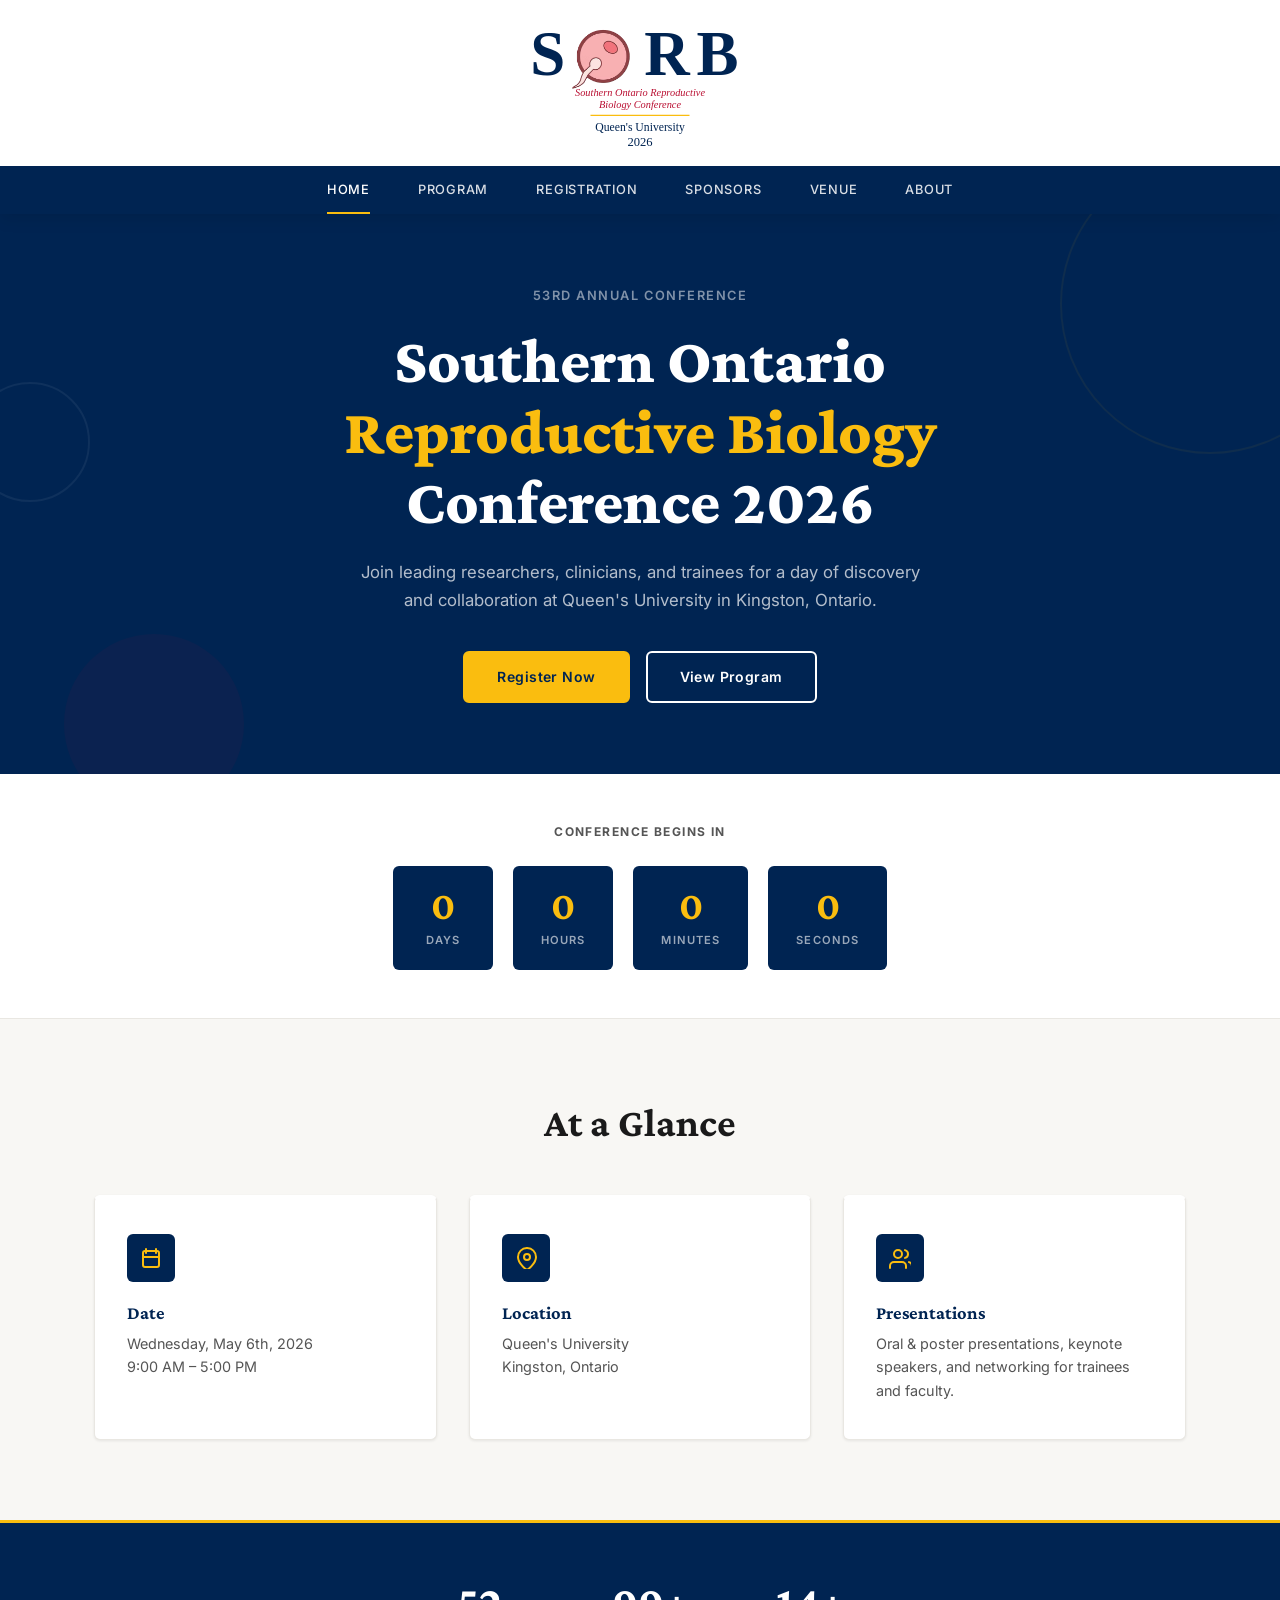
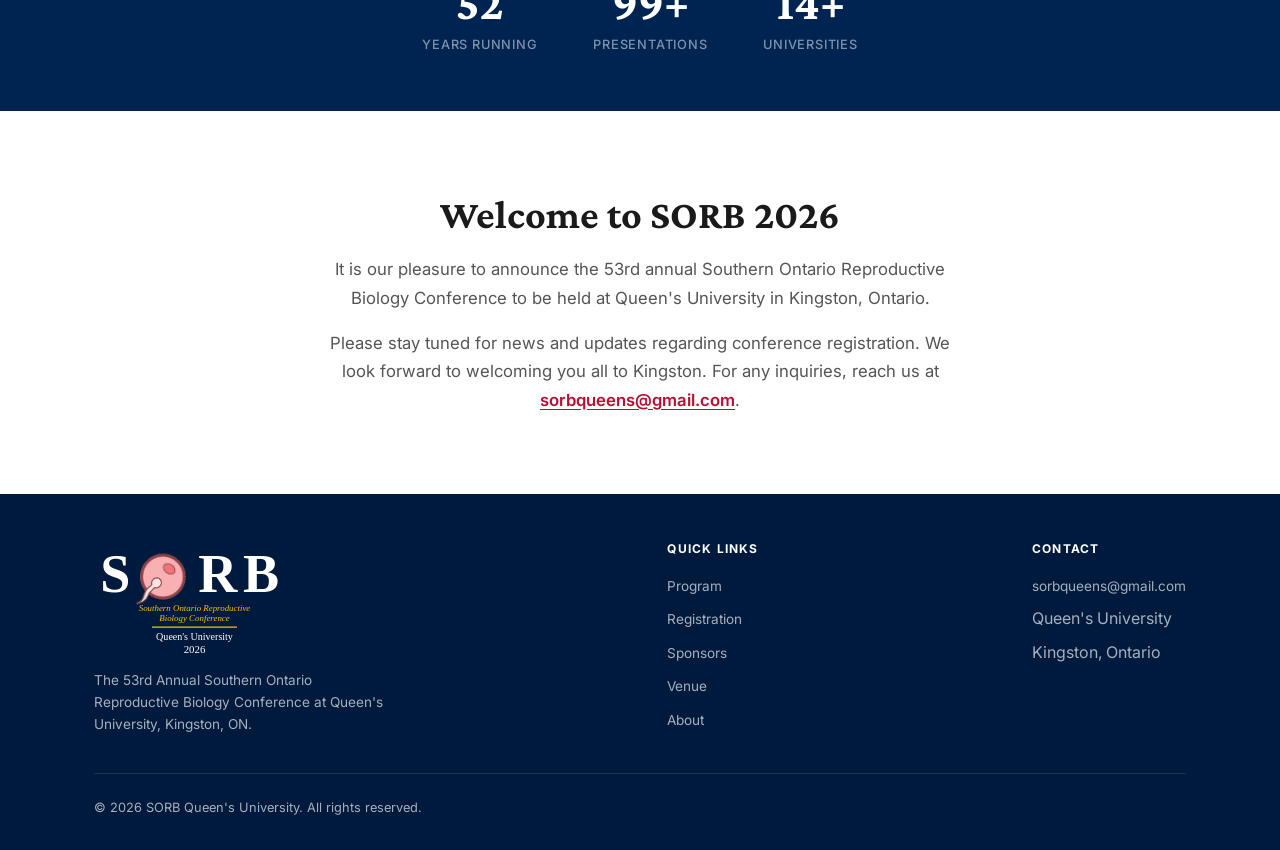
==== index.html @ 789b7ba5 "Remove outdated announcement banner from homepage Registration and abstract submission are already o" ====
<!DOCTYPE html>
<html lang="en">
<head>
  <meta charset="UTF-8">
  <meta name="viewport" content="width=device-width, initial-scale=1.0">
  <title>SORB 2026 — Queen's University</title>
  <meta name="description" content="The 53rd Annual Southern Ontario Reproductive Biology Conference, hosted at Queen's University, Kingston, Ontario.">
  <meta property="og:title" content="SORB 2026 — Queen's University">
  <meta property="og:description" content="The 53rd Annual Southern Ontario Reproductive Biology Conference at Queen's University.">
  <link rel="icon" href="favicon.ico" sizes="any">
  <link rel="preconnect" href="https://fonts.googleapis.com">
  <link rel="preconnect" href="https://fonts.gstatic.com" crossorigin>
  <link href="https://fonts.googleapis.com/css2?family=Crimson+Pro:wght@700;800&family=Inter:wght@400;500;600;700&display=swap" rel="stylesheet">
  <link rel="stylesheet" href="styles.css">
</head>
<body>

  <a href="#main" class="skip-link">Skip to content</a>

  <header class="site-header">
    <div class="header-top">
      <a href="index.html" class="header-logo">
        <img src="logo.svg" alt="SORB — Southern Ontario Reproductive Biology Conference, Queen's University 2026" class="header-logo__img">
      </a>
      <button class="nav-toggle" aria-label="Toggle navigation" aria-expanded="false">
        <span></span><span></span><span></span>
      </button>
    </div>
    <nav class="header-nav" aria-label="Main navigation">
      <ul class="header-nav__list">
        <li class="header-nav__item"><a href="index.html" class="active">Home</a></li>
        <li class="header-nav__item"><a href="program.html">Program</a></li>
        <li class="header-nav__item"><a href="registration.html">Registration</a></li>
        <li class="header-nav__item"><a href="sponsors.html">Sponsors</a></li>
        <li class="header-nav__item"><a href="venue.html">Venue</a></li>
        <li class="header-nav__item"><a href="about.html">About</a></li>
      </ul>
    </nav>
  </header>

  <main id="main">

    <!-- Hero -->
    <section class="hero">
      <div class="hero__shape hero__shape--1" aria-hidden="true"></div>
      <div class="hero__shape hero__shape--2" aria-hidden="true"></div>
      <div class="hero__shape hero__shape--3" aria-hidden="true"></div>
      <div class="hero__content">
        <p class="hero__edition">53rd Annual Conference</p>
        <h1 class="hero__title">
          Southern Ontario<br><em>Reproductive Biology</em><br>Conference 2026
        </h1>
        <p class="hero__desc">
          Join leading researchers, clinicians, and trainees for a day of discovery
          and collaboration at Queen's University in Kingston, Ontario.
        </p>
        <div class="hero__actions">
          <a href="https://docs.google.com/forms/d/e/1FAIpQLSe5f1RRm1bVLTg7s1UB5OpLHLTrlbcYsYsQwLS9ZVy2uYXbQQ/viewform" target="_blank" rel="noopener" class="btn btn--primary">Register Now</a>
          <a href="program.html" class="btn btn--outline">View Program</a>
        </div>
      </div>
    </section>

    <!-- Countdown -->
    <section class="countdown" id="countdown" aria-label="Countdown to conference">
      <div class="container">
        <p class="countdown__label">Conference begins in</p>
        <div class="countdown__grid">
          <div class="countdown__box">
            <div class="countdown__number" id="cd-days">--</div>
            <div class="countdown__unit">Days</div>
          </div>
          <div class="countdown__box">
            <div class="countdown__number" id="cd-hours">--</div>
            <div class="countdown__unit">Hours</div>
          </div>
          <div class="countdown__box">
            <div class="countdown__number" id="cd-minutes">--</div>
            <div class="countdown__unit">Minutes</div>
          </div>
          <div class="countdown__box">
            <div class="countdown__number" id="cd-seconds">--</div>
            <div class="countdown__unit">Seconds</div>
          </div>
        </div>
      </div>
    </section>

    <!-- Quick Info -->
    <section class="section section--light">
      <div class="container">
        <div class="text-center">
          <h2 class="section-title animate animate--fade-up">At a Glance</h2>
        </div>
        <div class="info-grid">
          <div class="info-card animate animate--fade-up animate--d1">
            <div class="info-card__icon" aria-hidden="true">
              <svg width="22" height="22" fill="none" stroke="currentColor" stroke-width="2" stroke-linecap="round" stroke-linejoin="round"><rect x="3" y="4" width="16" height="16" rx="2"/><line x1="16" y1="2" x2="16" y2="6"/><line x1="6" y1="2" x2="6" y2="6"/><line x1="3" y1="10" x2="19" y2="10"/></svg>
            </div>
            <h3 class="info-card__title">Date</h3>
            <p class="info-card__text">
              Wednesday, May 6th, 2026<br>
              9:00 AM – 5:00 PM
            </p>
          </div>
          <div class="info-card animate animate--fade-up animate--d2">
            <div class="info-card__icon" aria-hidden="true">
              <svg width="22" height="22" fill="none" stroke="currentColor" stroke-width="2" stroke-linecap="round" stroke-linejoin="round"><path d="M21 10c0 7-9 13-9 13S3 17 3 10a9 9 0 1 1 18 0z"/><circle cx="12" cy="10" r="3"/></svg>
            </div>
            <h3 class="info-card__title">Location</h3>
            <p class="info-card__text">Queen's University<br>Kingston, Ontario</p>
          </div>
          <div class="info-card animate animate--fade-up animate--d3">
            <div class="info-card__icon" aria-hidden="true">
              <svg width="22" height="22" fill="none" stroke="currentColor" stroke-width="2" stroke-linecap="round" stroke-linejoin="round"><path d="M17 21v-2a4 4 0 0 0-4-4H5a4 4 0 0 0-4 4v2"/><circle cx="9" cy="7" r="4"/><path d="M23 21v-2a4 4 0 0 0-3-3.87"/><path d="M16 3.13a4 4 0 0 1 0 7.75"/></svg>
            </div>
            <h3 class="info-card__title">Presentations</h3>
            <p class="info-card__text">Oral &amp; poster presentations, keynote speakers, and networking for trainees and faculty.</p>
          </div>
        </div>
      </div>
    </section>

    <!-- Stats -->
    <section class="stats" aria-label="Conference statistics">
      <div class="container">
        <div class="stats__grid">
          <div class="stats__item animate animate--fade-up animate--d1">
            <div class="stats__number" data-count-to="53">0</div>
            <div class="stats__desc">Years Running</div>
          </div>
          <div class="stats__item animate animate--fade-up animate--d2">
            <div class="stats__number" data-count-to="100" data-count-suffix="+">0</div>
            <div class="stats__desc">Presentations</div>
          </div>
          <div class="stats__item animate animate--fade-up animate--d3">
            <div class="stats__number" data-count-to="15" data-count-suffix="+">0</div>
            <div class="stats__desc">Universities</div>
          </div>
        </div>
      </div>
    </section>

    <!-- Welcome -->
    <section class="section">
      <div class="container container--narrow">
        <div class="text-center">
          <h2 class="section-title animate animate--fade-up">Welcome to SORB 2026</h2>
          <p class="section-subtitle mx-auto animate animate--fade-up animate--d1" style="text-align:center;">
            It is our pleasure to announce the 53rd annual Southern Ontario Reproductive
            Biology Conference to be held at Queen's University in Kingston, Ontario.
          </p>
          <p class="section-subtitle mx-auto animate animate--fade-up animate--d2" style="text-align:center; margin-top:16px;">
            Please stay tuned for news and updates regarding conference registration. We look
            forward to welcoming you all to Kingston. For any inquiries, reach us at
            <a href="mailto:sorbqueens@gmail.com" style="color:var(--red);font-weight:600;text-decoration:underline;text-underline-offset:3px;">sorbqueens@gmail.com</a>.
          </p>
        </div>
      </div>
    </section>


  </main>

  <footer class="site-footer">
    <div class="container">
      <div class="footer-inner">
        <div class="footer-brand">
          <img src="logo-footer.svg" alt="SORB 2026" class="footer-brand__img">
          <p class="footer-brand__text">The 53rd Annual Southern Ontario Reproductive Biology Conference at Queen's University, Kingston, ON.</p>
        </div>
        <div class="footer-links">
          <h4>Quick Links</h4>
          <ul>
            <li><a href="program.html">Program</a></li>
            <li><a href="registration.html">Registration</a></li>
            <li><a href="sponsors.html">Sponsors</a></li>
            <li><a href="venue.html">Venue</a></li>
            <li><a href="about.html">About</a></li>
          </ul>
        </div>
        <div class="footer-links">
          <h4>Contact</h4>
          <ul>
            <li><a href="mailto:sorbqueens@gmail.com">sorbqueens@gmail.com</a></li>
            <li>Queen's University</li>
            <li>Kingston, Ontario</li>
          </ul>
        </div>
      </div>
      <div class="footer-bottom">
        <span>&copy; 2026 SORB Queen's University. All rights reserved.</span>
      </div>
    </div>
  </footer>

  <script src="animations.js"></script>
</body>
</html>
---- styles.css ----
/* SORB 2026 — Queen's University */

*,
*::before,
*::after {
  margin: 0;
  padding: 0;
  box-sizing: border-box;
}

:root {
  --navy: #002452;
  --gold: #fabd0f;
  --red: #b90e31;
  --navy-light: #003478;
  --navy-dark: #001a3d;
  --gold-light: #fcd44f;
  --gold-dark: #7a5c00;
  --red-light: #d4213f;
  --off-white: #f8f7f4;
  --light-gray: #e9e7e2;
  --text: #1a1a1a;
  --text-muted: #555;
  --white: #ffffff;
  --shadow-sm: 0 1px 3px rgba(0, 0, 0, .08);
  --shadow-md: 0 4px 16px rgba(0, 0, 0, .1);
  --shadow-lg: 0 8px 32px rgba(0, 0, 0, .12);
  --radius: 6px;
  --transition: .25s ease;
}

html {
  scroll-behavior: smooth;
  font-size: 16px;
}

body {
  font-family: 'Inter', -apple-system, BlinkMacSystemFont, 'Segoe UI', Roboto, sans-serif;
  color: var(--text);
  background: var(--white);
  line-height: 1.6;
  -webkit-font-smoothing: antialiased;
  opacity: 0;
  transition: opacity .5s ease;
}

body.loaded {
  opacity: 1;
}

img {
  max-width: 100%;
  display: block;
}

a {
  color: inherit;
  text-decoration: none;
}

/* Restore link affordance in body content */
.venue-details a,
.contact-bar a,
.section-subtitle a,
.guideline-card__text a,
.info-card__text a {
  color: var(--red);
  font-weight: 600;
  text-decoration: underline;
  text-underline-offset: 3px;
  transition: color var(--transition);
}

.venue-details a:hover,
.section-subtitle a:hover {
  color: var(--navy);
}

h1, h2, h3, h4, h5, h6 {
  font-family: 'Crimson Pro', Georgia, 'Times New Roman', serif;
  line-height: 1.2;
  font-weight: 700;
}

/* Skip Nav */
.skip-link {
  position: absolute;
  top: -100px;
  left: 16px;
  background: var(--gold);
  color: var(--navy);
  padding: 8px 16px;
  font-family: 'Inter', sans-serif;
  font-size: .85rem;
  font-weight: 600;
  border-radius: var(--radius);
  z-index: 9999;
  transition: top .2s;
}

.skip-link:focus {
  top: 8px;
}

/* Focus Visible */
:focus-visible {
  outline: 2px solid var(--gold);
  outline-offset: 3px;
}

.site-header :focus-visible {
  outline-color: var(--gold);
}

/* Utilities */
.container {
  width: 100%;
  max-width: 1140px;
  margin: 0 auto;
  padding: 0 24px;
}

.container--narrow {
  max-width: 760px;
}

.container--xs {
  max-width: 600px;
}

.section {
  padding: 80px 0;
}

.section--navy {
  background: var(--navy);
  color: var(--white);
}

.section--gold {
  background: var(--gold);
  color: var(--navy);
}

.section--red {
  background: var(--red);
  color: var(--white);
}

.section--light {
  background: var(--off-white);
}

.section-label {
  display: inline-block;
  font-family: 'Inter', sans-serif;
  font-size: .75rem;
  font-weight: 700;
  letter-spacing: .15em;
  text-transform: uppercase;
  color: var(--red);
  margin-bottom: 12px;
}

.section--navy .section-label {
  color: var(--gold);
}

.section-title {
  font-size: clamp(1.75rem, 4vw, 2.5rem);
  margin-bottom: 16px;
}

.section-subtitle {
  font-family: 'Inter', sans-serif;
  font-size: 1.05rem;
  font-weight: 400;
  color: var(--text-muted);
  max-width: 640px;
  line-height: 1.7;
}

.section--navy .section-subtitle {
  color: rgba(255, 255, 255, .7);
}

.text-center {
  text-align: center;
}

.mx-auto {
  margin-left: auto;
  margin-right: auto;
}

/* Buttons */
.btn {
  display: inline-flex;
  align-items: center;
  justify-content: center;
  gap: 8px;
  font-family: 'Inter', sans-serif;
  font-size: .875rem;
  font-weight: 600;
  letter-spacing: .03em;
  padding: 13px 32px;
  border-radius: var(--radius);
  border: 2px solid transparent;
  cursor: pointer;
  transition: all var(--transition);
  white-space: nowrap;
}

.btn--primary {
  background: var(--gold);
  color: var(--navy);
  border-color: var(--gold);
}

.btn--primary:hover {
  background: var(--gold-light);
  border-color: var(--gold-light);
  transform: translateY(-2px) scale(1.02);
  box-shadow: 0 6px 20px rgba(250, 189, 15, .35);
}

.btn--outline {
  background: transparent;
  color: var(--white);
  border-color: var(--white);
}

.btn--outline:hover {
  background: var(--white);
  color: var(--navy);
  transform: translateY(-2px) scale(1.02);
}

.btn--red {
  background: var(--red);
  color: var(--white);
  border-color: var(--red);
}

.btn--red:hover {
  background: var(--red-light);
  border-color: var(--red-light);
  transform: translateY(-2px) scale(1.02);
  box-shadow: 0 6px 20px rgba(185, 14, 49, .3);
}

.btn--navy {
  background: var(--navy);
  color: var(--white);
  border-color: var(--navy);
}

.btn--navy:hover {
  background: var(--navy-light);
  border-color: var(--navy-light);
  transform: translateY(-2px) scale(1.02);
  box-shadow: var(--shadow-md);
}

.btn--disabled {
  opacity: .45;
  pointer-events: none;
}

/* Header */
.site-header {
  position: sticky;
  top: 0;
  z-index: 1000;
  background: var(--navy);
  box-shadow: var(--shadow-md);
}

.header-top {
  display: flex;
  align-items: center;
  justify-content: center;
  padding: 16px 24px 10px;
  background: var(--white);
}

.header-logo {
  display: flex;
  align-items: center;
  justify-content: center;
}

.header-logo__img {
  height: 140px;
  width: auto;
}

.header-nav {
  background: var(--navy);
}

.header-nav__list {
  display: flex;
  align-items: center;
  justify-content: center;
  list-style: none;
  gap: 0;
}

.header-nav__item a {
  display: block;
  padding: 14px 24px;
  font-family: 'Inter', sans-serif;
  font-size: .8rem;
  font-weight: 500;
  letter-spacing: .06em;
  text-transform: uppercase;
  color: rgba(255, 255, 255, .85);
  transition: all var(--transition);
  position: relative;
}

.header-nav__item a::after {
  content: '';
  position: absolute;
  bottom: 0;
  left: 24px;
  width: 0;
  height: 2px;
  background: var(--gold);
  transition: width .3s ease;
}

.header-nav__item a:hover,
.header-nav__item a.active {
  color: var(--white);
}

.header-nav__item a:hover::after,
.header-nav__item a.active::after {
  width: calc(100% - 48px);
}

/* Mobile hamburger */
.nav-toggle {
  display: none;
  background: none;
  border: none;
  cursor: pointer;
  padding: 8px;
  position: absolute;
  right: 20px;
  top: 50%;
  transform: translateY(-50%);
}

.nav-toggle span {
  display: block;
  width: 24px;
  height: 2px;
  background: var(--navy);
  margin: 5px 0;
  transition: all .3s;
}

/* Hero */
.hero {
  position: relative;
  min-height: 560px;
  display: flex;
  align-items: center;
  justify-content: center;
  background: var(--navy);
  overflow: hidden;
  text-align: center;
  color: var(--white);
  animation: heroGradient 12s ease infinite;
}

@keyframes heroGradient {
  0%, 100% { background: linear-gradient(135deg, var(--navy) 0%, var(--navy-dark) 60%, #001230 100%); }
  50% { background: linear-gradient(135deg, #001230 0%, var(--navy) 40%, var(--navy-dark) 100%); }
}

/* Floating shapes */
.hero__shape {
  position: absolute;
  border-radius: 50%;
  opacity: .06;
  pointer-events: none;
}

.hero__shape--1 {
  width: 300px;
  height: 300px;
  border: 2px solid var(--gold);
  top: -60px;
  right: -80px;
  animation: float1 8s ease-in-out infinite;
}

.hero__shape--2 {
  width: 180px;
  height: 180px;
  background: var(--red);
  bottom: -40px;
  left: 5%;
  animation: float2 10s ease-in-out infinite;
}

.hero__shape--3 {
  width: 120px;
  height: 120px;
  border: 2px solid var(--white);
  top: 30%;
  left: -30px;
  animation: float3 7s ease-in-out infinite;
}

@keyframes float1 {
  0%, 100% { transform: translate(0, 0) rotate(0deg); }
  50% { transform: translate(-20px, 30px) rotate(15deg); }
}

@keyframes float2 {
  0%, 100% { transform: translate(0, 0) scale(1); }
  50% { transform: translate(15px, -25px) scale(1.05); }
}

@keyframes float3 {
  0%, 100% { transform: translate(0, 0); }
  50% { transform: translate(10px, 20px); }
}

.hero__content {
  position: relative;
  z-index: 1;
  padding: 60px 24px;
  max-width: 820px;
  animation: heroFadeIn .8s ease .2s both;
}

@keyframes heroFadeIn {
  from { opacity: 0; transform: translateY(20px); }
  to { opacity: 1; transform: translateY(0); }
}

.hero__edition {
  font-family: 'Inter', sans-serif;
  font-size: .8rem;
  font-weight: 600;
  letter-spacing: .12em;
  text-transform: uppercase;
  color: rgba(255, 255, 255, .5);
  margin-bottom: 20px;
}

.hero__title {
  font-size: clamp(2.5rem, 6vw, 4rem);
  font-weight: 800;
  margin-bottom: 20px;
  line-height: 1.1;
}

.hero__title em {
  font-style: normal;
  color: var(--gold);
}

.hero__desc {
  font-family: 'Inter', sans-serif;
  font-size: 1.05rem;
  color: rgba(255, 255, 255, .7);
  max-width: 580px;
  margin: 0 auto 36px;
  line-height: 1.7;
}

.hero__actions {
  display: flex;
  align-items: center;
  justify-content: center;
  gap: 16px;
  flex-wrap: wrap;
}

/* Countdown */
.countdown {
  background: var(--white);
  padding: 48px 0;
  text-align: center;
  border-bottom: 1px solid var(--light-gray);
}

.countdown__label {
  font-family: 'Inter', sans-serif;
  font-size: .75rem;
  font-weight: 700;
  letter-spacing: .12em;
  text-transform: uppercase;
  color: var(--text-muted);
  margin-bottom: 24px;
}

.countdown__grid {
  display: flex;
  justify-content: center;
  gap: 20px;
  flex-wrap: wrap;
}

.countdown__box {
  background: var(--navy);
  border-radius: var(--radius);
  padding: 20px 28px;
  min-width: 100px;
  text-align: center;
}

.countdown__number {
  font-family: 'Crimson Pro', Georgia, serif;
  font-size: 2.5rem;
  font-weight: 700;
  color: var(--gold);
  line-height: 1;
  transition: transform .3s ease;
}

.countdown__number.tick {
  animation: countTick .4s ease;
}

@keyframes countTick {
  0% { transform: scale(1); }
  50% { transform: scale(1.1); }
  100% { transform: scale(1); }
}

.countdown__unit {
  font-family: 'Inter', sans-serif;
  font-size: .7rem;
  font-weight: 600;
  letter-spacing: .1em;
  text-transform: uppercase;
  color: rgba(255, 255, 255, .6);
  margin-top: 6px;
}

/* Stats */
.stats {
  background: var(--navy);
  padding: 56px 0;
  border-top: 3px solid var(--gold);
}

.stats__grid {
  display: flex;
  justify-content: center;
  gap: 56px;
  flex-wrap: wrap;
}

.stats__item {
  text-align: center;
  color: var(--white);
}

.stats__number {
  font-family: 'Crimson Pro', Georgia, serif;
  font-size: 3rem;
  font-weight: 700;
  line-height: 1;
  color: var(--white);
}

.stats__number span {
  color: rgba(255, 255, 255, .5);
}

.stats__desc {
  font-family: 'Inter', sans-serif;
  font-size: .8rem;
  font-weight: 500;
  letter-spacing: .06em;
  text-transform: uppercase;
  color: rgba(255, 255, 255, .5);
  margin-top: 8px;
}

/* Info Cards */
.info-grid {
  display: grid;
  grid-template-columns: repeat(auto-fit, minmax(300px, 1fr));
  gap: 32px;
  margin-top: 48px;
}

.info-card {
  background: var(--white);
  border-radius: var(--radius);
  padding: 36px 32px;
  box-shadow: var(--shadow-sm);
  border: 1px solid var(--light-gray);
  border-top: 3px solid transparent;
  transition: all .3s ease;
}

.info-card:hover {
  box-shadow: var(--shadow-lg);
  transform: translateY(-5px);
  border-top-color: var(--navy);
}

.info-card__icon {
  width: 48px;
  height: 48px;
  border-radius: var(--radius);
  background: var(--navy);
  color: var(--gold);
  display: flex;
  align-items: center;
  justify-content: center;
  margin-bottom: 20px;
}

.info-card__title {
  font-size: 1.15rem;
  margin-bottom: 8px;
  color: var(--navy);
}

.info-card__text {
  font-family: 'Inter', sans-serif;
  font-size: .9rem;
  color: var(--text-muted);
  line-height: 1.65;
}

/* Announcement Banner */
.announcement {
  background: var(--red);
  color: var(--white);
  text-align: center;
  padding: 56px 24px;
}

.announcement__label {
  display: inline-block;
  font-family: 'Inter', sans-serif;
  font-size: .7rem;
  font-weight: 700;
  letter-spacing: .15em;
  text-transform: uppercase;
  background: rgba(255, 255, 255, .15);
  padding: 5px 16px;
  border-radius: 100px;
  margin-bottom: 20px;
}

.announcement__title {
  font-size: clamp(1.5rem, 3.5vw, 2.25rem);
  max-width: 700px;
  margin: 0 auto 24px;
}

/* Schedule (Program) */
.schedule-block {
  border-left: 3px solid var(--navy);
  padding-left: 28px;
  margin-bottom: 40px;
  position: relative;
}

.schedule-block::before {
  content: '';
  position: absolute;
  left: -7px;
  top: 4px;
  width: 11px;
  height: 11px;
  border-radius: 50%;
  background: var(--navy);
  border: 2px solid var(--white);
  box-shadow: 0 0 0 2px var(--navy);
}

.schedule-block__time {
  font-family: 'Inter', sans-serif;
  font-size: .85rem;
  font-weight: 700;
  letter-spacing: .04em;
  color: var(--red);
  margin-bottom: 4px;
}

.schedule-block__title {
  font-size: 1.1rem;
  color: var(--navy);
  margin-bottom: 4px;
}

.schedule-block__desc {
  font-family: 'Inter', sans-serif;
  font-size: .9rem;
  color: var(--text-muted);
  font-style: italic;
}

/* Timeline (Registration) */
.timeline {
  position: relative;
  padding-left: 0;
  list-style: none;
}

.timeline::before {
  content: '';
  position: absolute;
  left: 15px;
  top: 0;
  bottom: 0;
  width: 2px;
  background: var(--light-gray);
}

.timeline__item {
  position: relative;
  padding-left: 48px;
  padding-bottom: 32px;
}

.timeline__item:last-child {
  padding-bottom: 0;
}

.timeline__item::before {
  content: '';
  position: absolute;
  left: 8px;
  top: 6px;
  width: 16px;
  height: 16px;
  border-radius: 50%;
  background: var(--white);
  border: 3px solid var(--navy);
  z-index: 1;
}

.timeline__item--active::before {
  background: var(--gold);
  border-color: var(--gold);
}

.timeline__date {
  font-family: 'Inter', sans-serif;
  font-size: .8rem;
  font-weight: 700;
  color: var(--red);
  letter-spacing: .03em;
  margin-bottom: 2px;
}

.timeline__text {
  font-family: 'Inter', sans-serif;
  font-size: .95rem;
  color: var(--text);
}

/* Guidelines — prose layout instead of card grid */
.guidelines {
  margin-top: 40px;
}

.guideline-item {
  padding: 28px 0;
  border-bottom: 1px solid var(--light-gray);
}

.guideline-item:first-child {
  padding-top: 0;
}

.guideline-item:last-child {
  border-bottom: none;
}

.guideline-item__title {
  font-size: 1.15rem;
  color: var(--navy);
  margin-bottom: 10px;
}

.guideline-item__text {
  font-family: 'Inter', sans-serif;
  font-size: .9rem;
  color: var(--text-muted);
  line-height: 1.7;
}

.guideline-item__text ul {
  list-style: none;
  margin-top: 8px;
}

.guideline-item__text ul li {
  padding: 4px 0 4px 16px;
  position: relative;
}

.guideline-item__text ul li::before {
  content: '';
  position: absolute;
  left: 0;
  top: 12px;
  width: 6px;
  height: 6px;
  border-radius: 50%;
  background: var(--navy);
}

/* Sponsors */
.sponsors-tier {
  margin-bottom: 56px;
}

.sponsors-tier__title {
  font-family: 'Inter', sans-serif;
  font-size: .8rem;
  font-weight: 700;
  letter-spacing: .12em;
  text-transform: uppercase;
  color: var(--text-muted);
  margin-bottom: 24px;
  text-align: center;
}

.sponsors-logos {
  display: flex;
  flex-wrap: wrap;
  align-items: center;
  justify-content: center;
  gap: 40px;
}

.sponsor-placeholder {
  width: 180px;
  height: 90px;
  background: var(--light-gray);
  border-radius: var(--radius);
  display: flex;
  align-items: center;
  justify-content: center;
  font-family: 'Inter', sans-serif;
  font-size: .75rem;
  color: var(--text-muted);
  border: 1px dashed #ccc;
  transition: all .3s ease;
}

.sponsor-placeholder:hover {
  background: #e0ddd7;
  transform: translateY(-2px);
}

/* Venue */
.venue-grid {
  display: grid;
  grid-template-columns: 1fr 1fr;
  gap: 48px;
  align-items: start;
}

.venue-details h3 {
  font-size: 1.2rem;
  color: var(--navy);
  margin-bottom: 8px;
  margin-top: 24px;
}

.venue-details h3:first-child {
  margin-top: 0;
}

.venue-details p {
  font-family: 'Inter', sans-serif;
  font-size: .925rem;
  color: var(--text-muted);
  line-height: 1.7;
}

.venue-map {
  background: var(--light-gray);
  border-radius: var(--radius);
  overflow: hidden;
  min-height: 360px;
  display: flex;
  align-items: center;
  justify-content: center;
  font-family: 'Inter', sans-serif;
  font-size: .85rem;
  color: var(--text-muted);
  box-shadow: var(--shadow-sm);
}

.venue-map iframe {
  width: 100%;
  height: 400px;
  border: 0;
}

/* Team */
.team-grid {
  display: grid;
  grid-template-columns: repeat(auto-fill, minmax(200px, 1fr));
  gap: 32px;
  margin-top: 40px;
}

.team-card {
  text-align: center;
  transition: transform .3s ease;
}

.team-card:hover {
  transform: translateY(-4px);
}

.team-card__photo {
  width: 120px;
  height: 120px;
  border-radius: 50%;
  background: var(--light-gray);
  margin: 0 auto 16px;
  display: flex;
  align-items: center;
  justify-content: center;
  font-family: 'Inter', sans-serif;
  font-size: .7rem;
  color: var(--text-muted);
  border: 3px solid var(--navy);
  transition: border-color .3s ease, transform .3s ease;
}

.team-card:hover .team-card__photo {
  border-color: var(--gold);
  transform: scale(1.05);
}

.team-card__name {
  font-size: 1rem;
  color: var(--navy);
  margin-bottom: 2px;
}

.team-card__role {
  font-family: 'Inter', sans-serif;
  font-size: .8rem;
  color: var(--text-muted);
}

/* Committee Section Labels */
.committee-section-label {
  font-family: 'Inter', sans-serif;
  font-size: .8rem;
  font-weight: 700;
  letter-spacing: .12em;
  text-transform: uppercase;
  color: var(--text-muted);
  margin-top: 48px;
  margin-bottom: 8px;
  padding-bottom: 12px;
  border-bottom: 2px solid var(--light-gray);
}

/* Bio Cards (About page) */
.team-grid-bio {
  display: grid;
  grid-template-columns: repeat(auto-fill, minmax(300px, 1fr));
  gap: 32px;
  margin-top: 24px;
}

.team-grid-bio--two {
  grid-template-columns: repeat(2, 1fr);
  max-width: 860px;
  margin-left: auto;
  margin-right: auto;
}

.bio-card--empty {
  opacity: .5;
  border-top-color: var(--light-gray);
}

.bio-card {
  background: var(--white);
  border-radius: var(--radius);
  border: 1px solid var(--light-gray);
  border-top: 3px solid var(--navy);
  box-shadow: var(--shadow-sm);
  overflow: hidden;
  transition: box-shadow .3s ease, transform .3s ease;
}

.bio-card:hover {
  box-shadow: var(--shadow-lg);
  transform: translateY(-4px);
}

.bio-card__photo {
  width: 100%;
  aspect-ratio: 1 / 1;
  max-height: 280px;
  background: var(--light-gray);
  display: flex;
  align-items: center;
  justify-content: center;
  overflow: hidden;
}

.bio-card__photo img {
  width: 100%;
  height: 100%;
  object-fit: cover;
}

.bio-card__photo span {
  font-family: 'Inter', sans-serif;
  font-size: .8rem;
  color: var(--text-muted);
}

.bio-card__body {
  padding: 24px 28px 28px;
}

.bio-card__name {
  font-size: 1.2rem;
  color: var(--navy);
  margin-bottom: 4px;
}

.bio-card__role {
  font-family: 'Inter', sans-serif;
  font-size: .8rem;
  font-weight: 700;
  letter-spacing: .06em;
  text-transform: uppercase;
  color: var(--red);
  margin-bottom: 14px;
}

.bio-card__bio {
  font-family: 'Inter', sans-serif;
  font-size: .9rem;
  color: var(--text-muted);
  line-height: 1.7;
}

/* Footer */
.site-footer {
  background: var(--navy-dark);
  color: rgba(255, 255, 255, .65);
  padding: 48px 0 32px;
}

.footer-inner {
  display: flex;
  flex-wrap: wrap;
  justify-content: space-between;
  gap: 40px;
  margin-bottom: 32px;
}

.footer-brand__img {
  height: 120px;
  width: auto;
  margin-bottom: 8px;
}

.footer-brand__text {
  font-family: 'Inter', sans-serif;
  font-size: .85rem;
  max-width: 300px;
  line-height: 1.6;
}

.footer-links h4 {
  font-family: 'Inter', sans-serif;
  font-size: .75rem;
  font-weight: 700;
  letter-spacing: .1em;
  text-transform: uppercase;
  color: var(--white);
  margin-bottom: 16px;
}

.footer-links ul {
  list-style: none;
}

.footer-links ul li {
  margin-bottom: 8px;
}

.footer-links ul li a {
  font-family: 'Inter', sans-serif;
  font-size: .85rem;
  transition: color var(--transition);
}

.footer-links ul li a:hover {
  color: var(--gold);
}

.footer-bottom {
  border-top: 1px solid rgba(255, 255, 255, .1);
  padding-top: 24px;
  display: flex;
  justify-content: space-between;
  align-items: center;
  flex-wrap: wrap;
  gap: 16px;
  font-family: 'Inter', sans-serif;
  font-size: .8rem;
}

/* Page Header (inner pages) */
.page-header {
  background: linear-gradient(135deg, var(--navy) 0%, var(--navy-dark) 100%);
  color: var(--white);
  text-align: center;
  padding: 56px 24px 48px;
}

.page-header__title {
  font-size: clamp(1.75rem, 4vw, 2.75rem);
}

.page-header__subtitle {
  font-family: 'Inter', sans-serif;
  font-size: .95rem;
  color: rgba(255, 255, 255, .6);
  margin-top: 8px;
}

.page-header__divider {
  width: 48px;
  height: 3px;
  background: var(--gold);
  margin: 16px auto 0;
  border-radius: 2px;
}

/* Contact Bar */
.contact-bar {
  background: var(--gold);
  color: var(--navy);
  text-align: center;
  padding: 40px 24px;
}

.contact-bar p {
  font-family: 'Inter', sans-serif;
  font-size: .95rem;
  font-weight: 500;
}

.contact-bar a {
  font-weight: 700;
  text-decoration: underline;
  text-underline-offset: 3px;
}

/* Land Acknowledgement */
.acknowledgement {
  font-family: 'Inter', sans-serif;
  font-size: .85rem;
  color: var(--text-muted);
  line-height: 1.75;
  font-style: italic;
  border-left: 3px solid var(--navy);
  padding-left: 20px;
  max-width: 700px;
}

/* Scroll Animations */
@keyframes fadeUp {
  from {
    opacity: 0;
    transform: translateY(24px);
  }
  to {
    opacity: 1;
    transform: translateY(0);
  }
}

@keyframes fadeIn {
  from { opacity: 0; }
  to { opacity: 1; }
}

@keyframes slideLeft {
  from {
    opacity: 0;
    transform: translateX(30px);
  }
  to {
    opacity: 1;
    transform: translateX(0);
  }
}

@keyframes slideRight {
  from {
    opacity: 0;
    transform: translateX(-30px);
  }
  to {
    opacity: 1;
    transform: translateX(0);
  }
}

.animate {
  opacity: 0;
}

.animate.in-view {
  animation-duration: .6s;
  animation-timing-function: ease-out;
  animation-fill-mode: both;
}

.animate--fade-up.in-view {
  animation-name: fadeUp;
}

.animate--fade-in.in-view {
  animation-name: fadeIn;
}

.animate--slide-left.in-view {
  animation-name: slideLeft;
}

.animate--slide-right.in-view {
  animation-name: slideRight;
}

/* Stagger delays */
.animate--d1 { animation-delay: .1s; }
.animate--d2 { animation-delay: .2s; }
.animate--d3 { animation-delay: .3s; }
.animate--d4 { animation-delay: .4s; }
.animate--d5 { animation-delay: .5s; }
.animate--d6 { animation-delay: .6s; }
.animate--d7 { animation-delay: .7s; }
.animate--d8 { animation-delay: .8s; }

/* Responsive */
@media (max-width: 900px) {
  .venue-grid {
    grid-template-columns: 1fr;
  }

  .footer-inner {
    flex-direction: column;
  }

  .stats__grid {
    gap: 32px;
  }
}

@media (max-width: 768px) {
  .header-top {
    position: relative;
  }

  .nav-toggle {
    display: block;
  }

  .header-nav__list {
    display: none;
    flex-direction: column;
    width: 100%;
  }

  .header-nav__list.open {
    display: flex;
  }

  .header-nav__item a {
    padding: 14px 24px;
    border-bottom: 1px solid rgba(255, 255, 255, .08);
  }

  .hero {
    min-height: 460px;
  }

  .info-grid {
    grid-template-columns: 1fr;
  }

  .section {
    padding: 56px 0;
  }

  .team-grid {
    grid-template-columns: repeat(2, 1fr);
  }

  .countdown__grid {
    gap: 12px;
  }

  .countdown__box {
    min-width: 72px;
    padding: 14px 16px;
  }

  .countdown__number {
    font-size: 1.75rem;
  }

  .stats__number {
    font-size: 2.25rem;
  }
}

@media (max-width: 480px) {
  .hero__actions {
    flex-direction: column;
    width: 100%;
    padding: 0 24px;
  }

  .hero__actions .btn {
    width: 100%;
  }

  .team-grid {
    grid-template-columns: 1fr;
  }
}
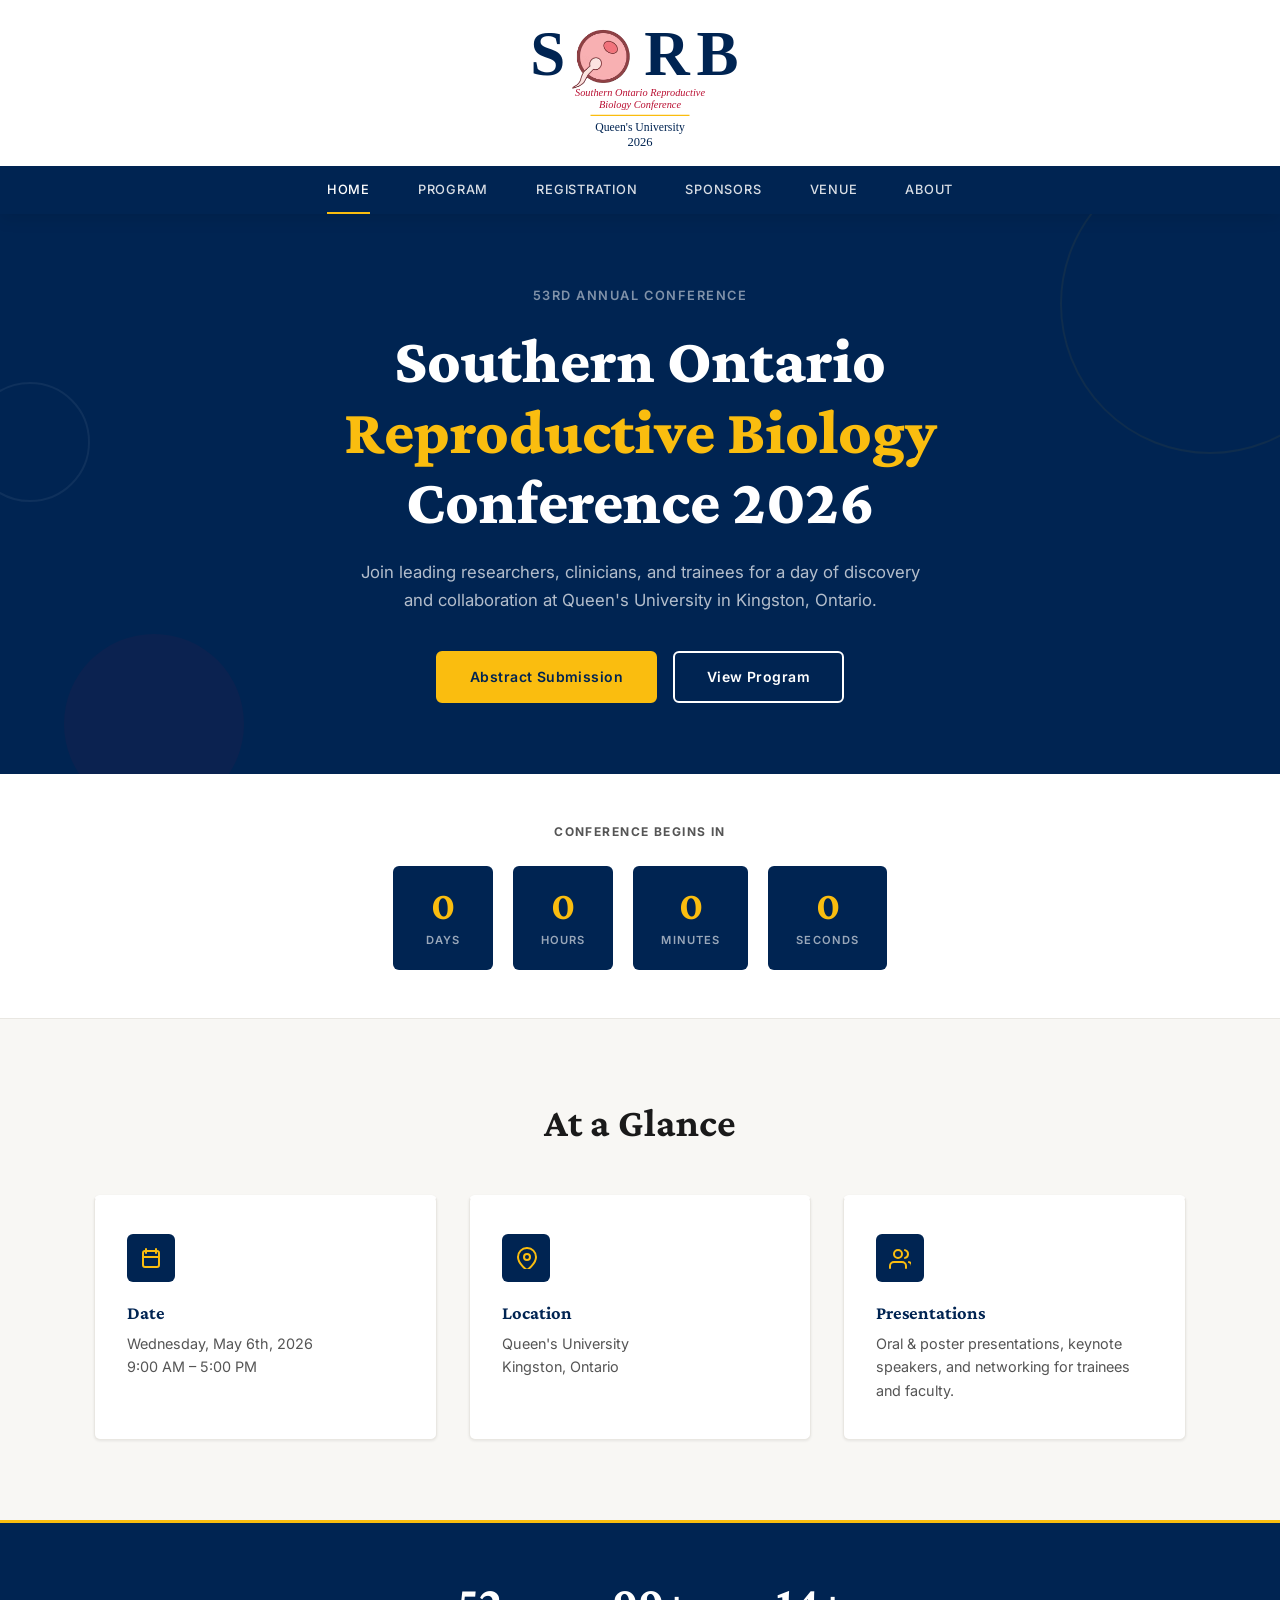
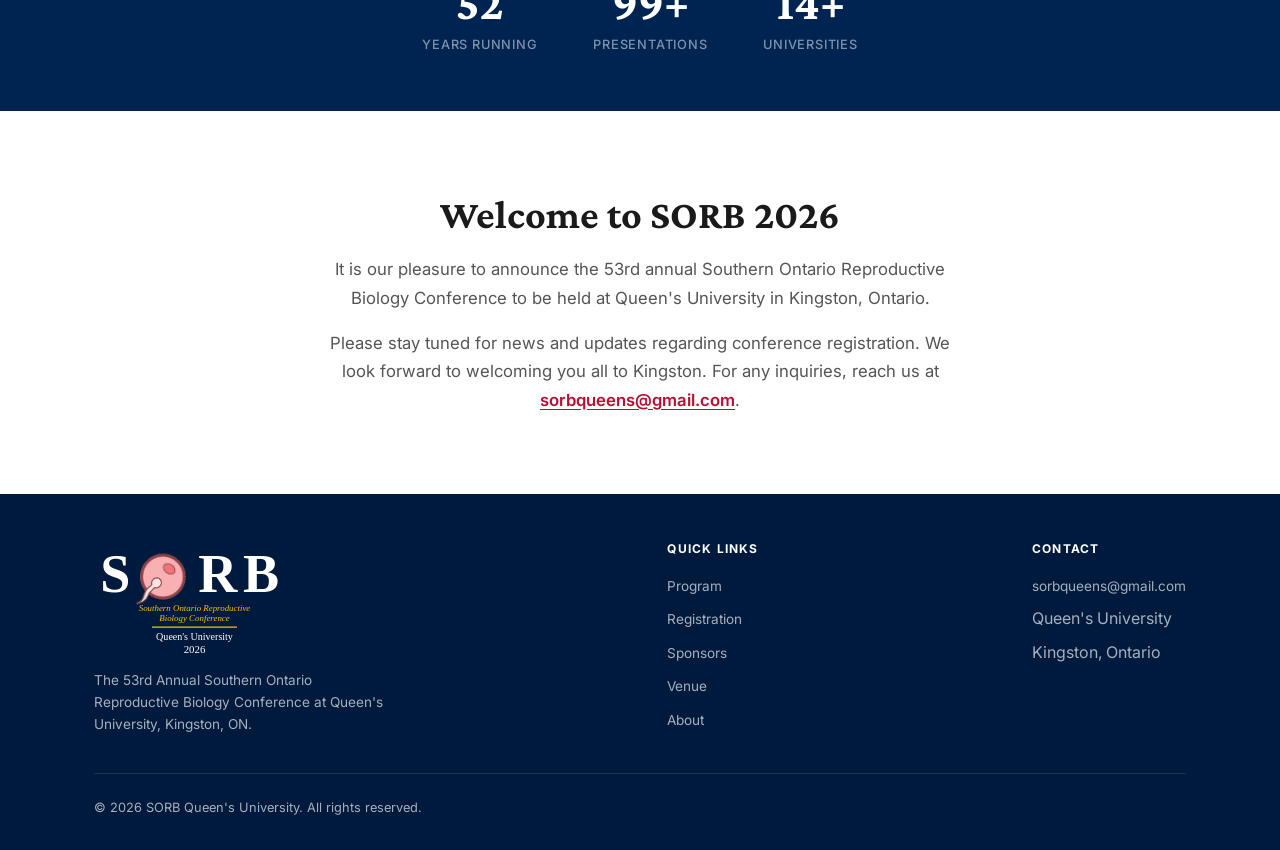
==== commit 9aa02b21: "Rename hero button to Abstract Submission Co-Authored-By: Claude Opus 4.6 (1M context) <noreply@anth" ====
--- a/index.html
+++ b/index.html
@@ -55,7 +55,7 @@
           and collaboration at Queen's University in Kingston, Ontario.
         </p>
         <div class="hero__actions">
-          <a href="https://docs.google.com/forms/d/e/1FAIpQLSe5f1RRm1bVLTg7s1UB5OpLHLTrlbcYsYsQwLS9ZVy2uYXbQQ/viewform" target="_blank" rel="noopener" class="btn btn--primary">Register Now</a>
+          <a href="https://docs.google.com/forms/d/e/1FAIpQLSe5f1RRm1bVLTg7s1UB5OpLHLTrlbcYsYsQwLS9ZVy2uYXbQQ/viewform" target="_blank" rel="noopener" class="btn btn--primary">Abstract Submission</a>
           <a href="program.html" class="btn btn--outline">View Program</a>
         </div>
       </div>
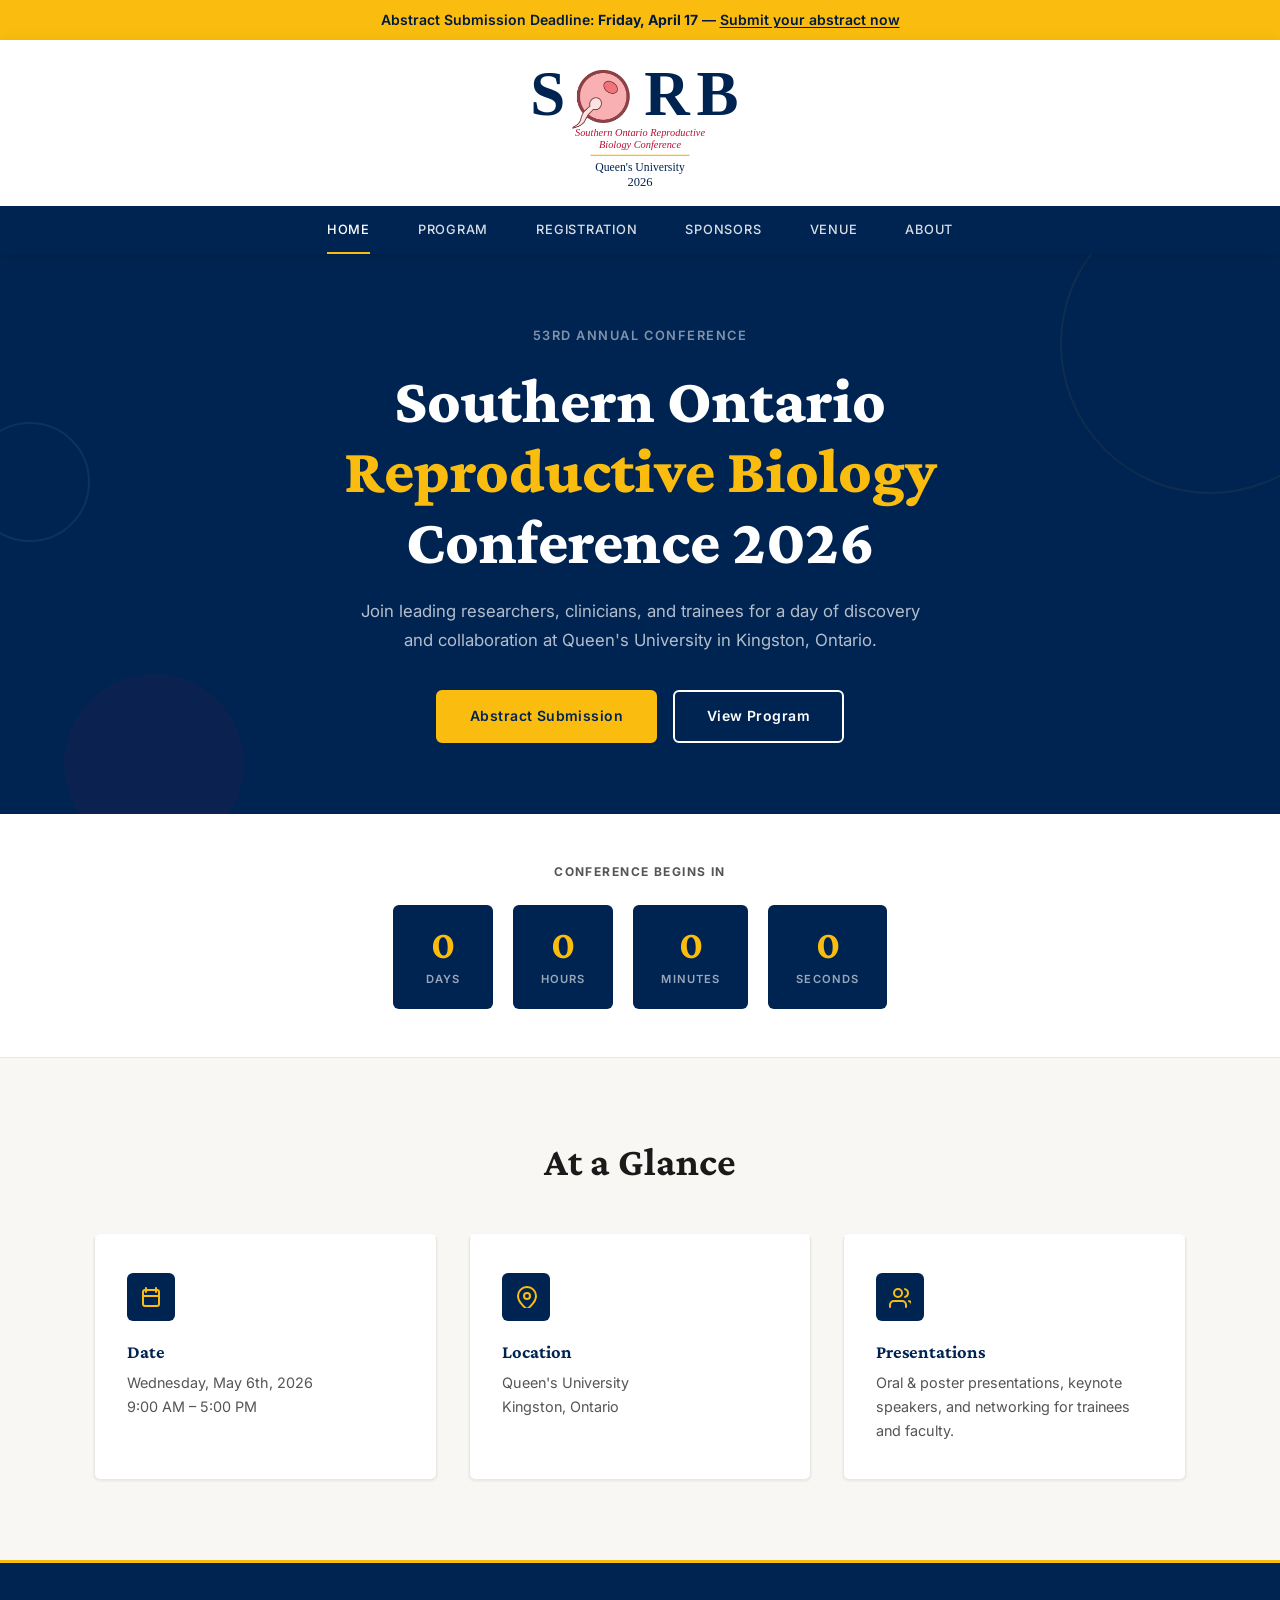
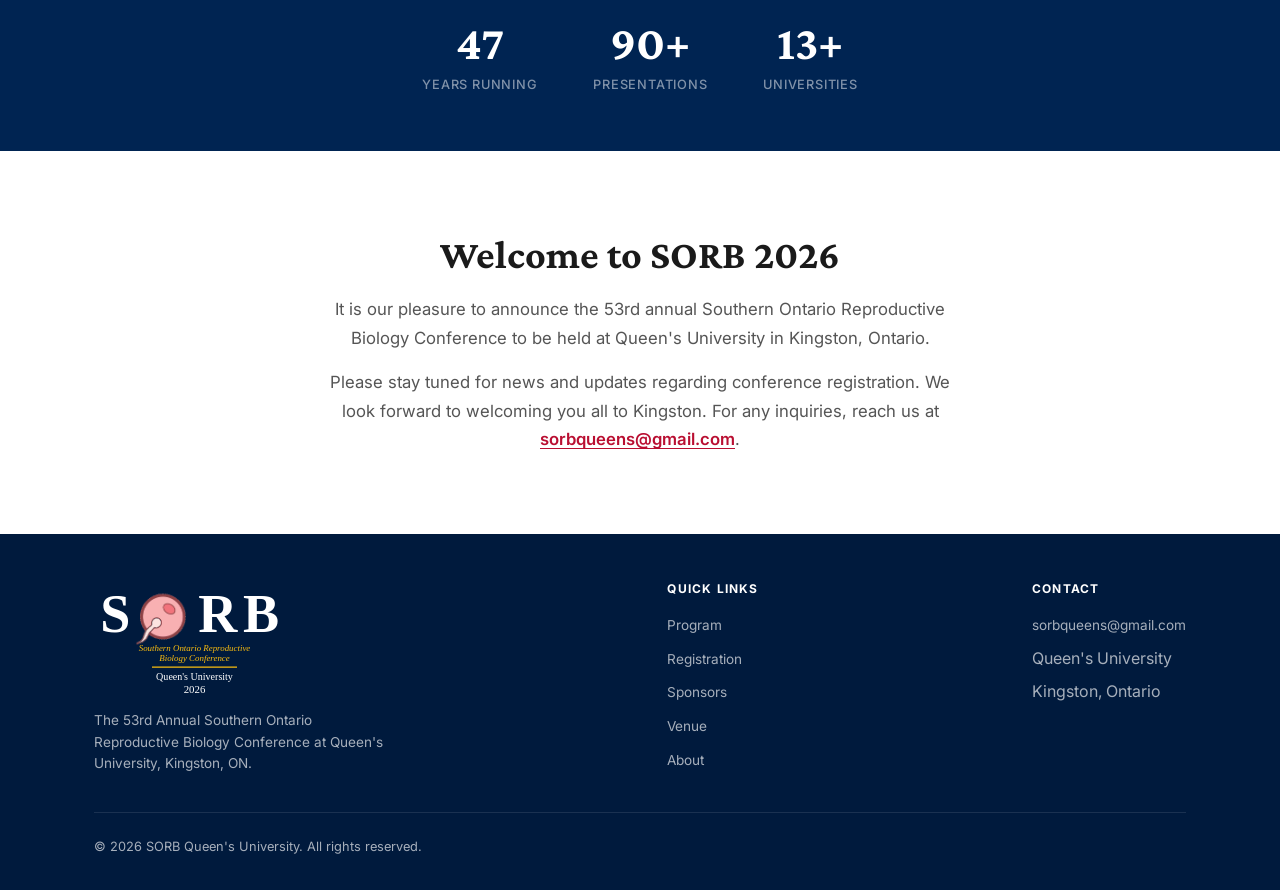
==== commit 0e4dff0a: "Add abstract submission deadline banner to all pages Adds a gold top-of-page banner on all six HTML " ====
--- a/index.html
+++ b/index.html
@@ -14,6 +14,10 @@
   <link rel="stylesheet" href="styles.css">
 </head>
 <body>
+
+  <div class="deadline-banner" role="banner">
+    Abstract Submission Deadline: <strong>Friday, April 17</strong> — <a href="registration.html">Submit your abstract now</a>
+  </div>
 
   <a href="#main" class="skip-link">Skip to content</a>
 
--- a/styles.css
+++ b/styles.css
@@ -1347,3 +1347,24 @@
     grid-template-columns: 1fr;
   }
 }
+
+/* Deadline Banner */
+.deadline-banner {
+  background: var(--gold);
+  color: var(--navy-dark);
+  text-align: center;
+  padding: 10px 16px;
+  font-size: .875rem;
+  font-weight: 600;
+  line-height: 1.4;
+}
+
+.deadline-banner a {
+  color: var(--navy-dark);
+  text-decoration: underline;
+  text-underline-offset: 2px;
+}
+
+.deadline-banner a:hover {
+  opacity: .75;
+}
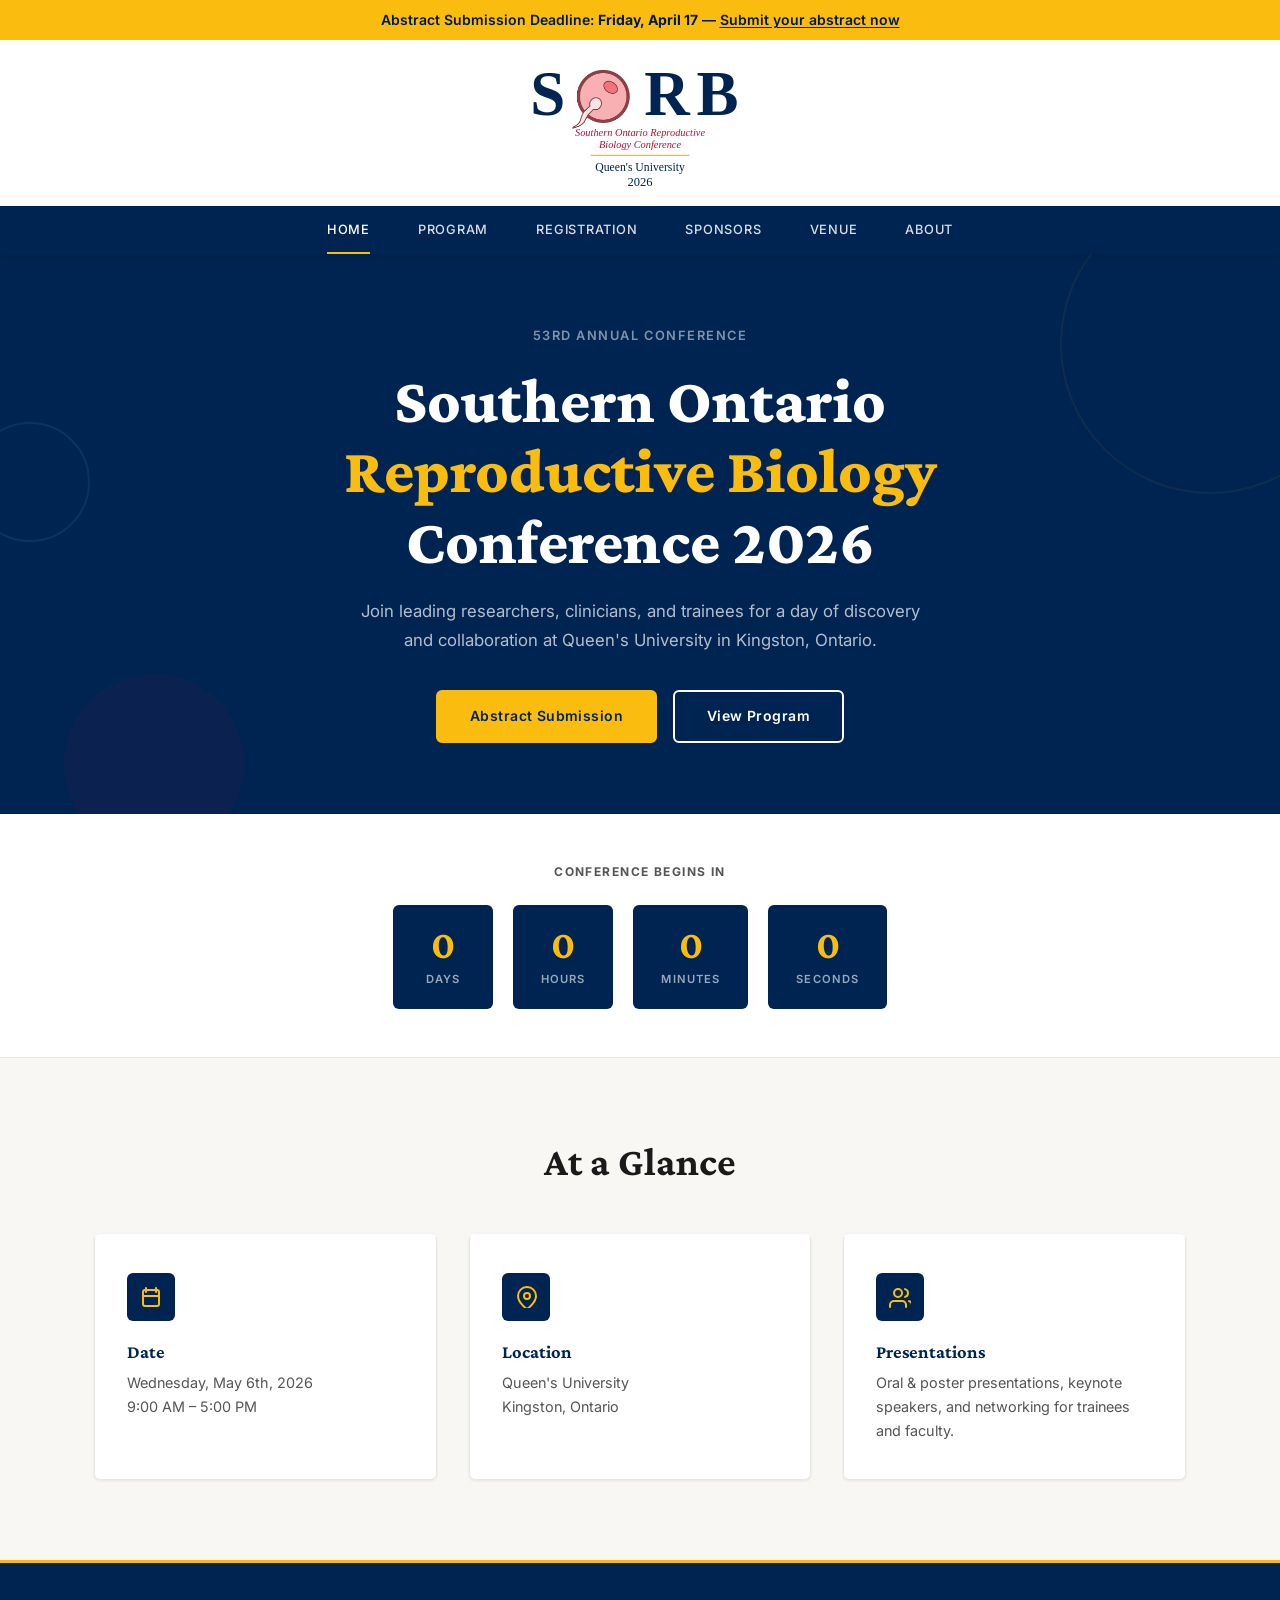
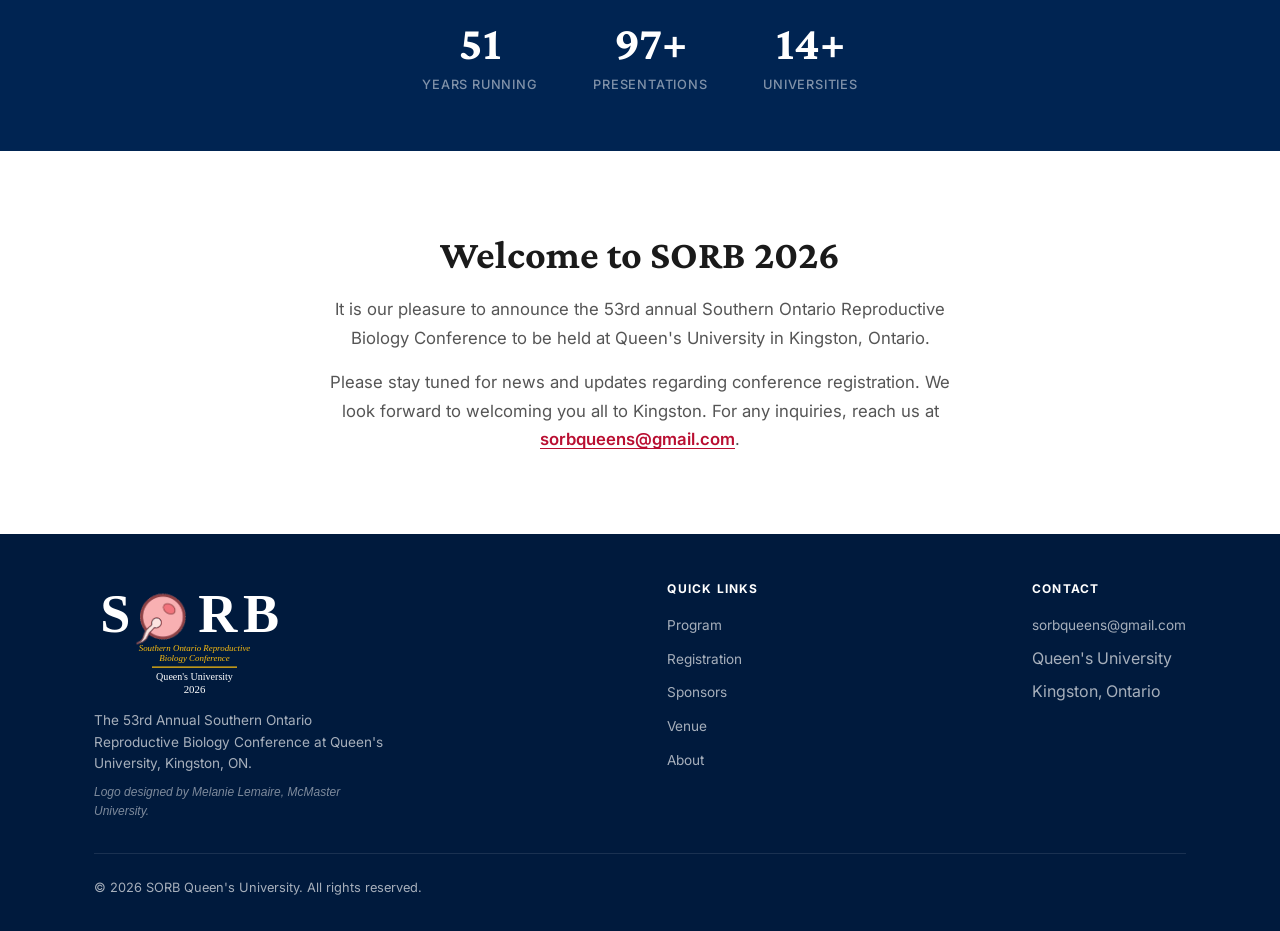
==== commit 77a27716: "Credit logo designer Melanie Lemaire in footer Co-Authored-By: Claude Opus 4.7 (1M context) <noreply" ====
--- a/index.html
+++ b/index.html
@@ -172,6 +172,7 @@
         <div class="footer-brand">
           <img src="logo-footer.svg" alt="SORB 2026" class="footer-brand__img">
           <p class="footer-brand__text">The 53rd Annual Southern Ontario Reproductive Biology Conference at Queen's University, Kingston, ON.</p>
+          <p class="footer-brand__credit">Logo designed by Melanie Lemaire, McMaster University.</p>
         </div>
         <div class="footer-links">
           <h4>Quick Links</h4>
--- a/styles.css
+++ b/styles.css
@@ -270,7 +270,7 @@
 /* Header */
 .site-header {
   position: sticky;
-  top: 0;
+  top: 40px;
   z-index: 1000;
   background: var(--navy);
   box-shadow: var(--shadow-md);
@@ -746,9 +746,24 @@
   z-index: 1;
 }
 
+.timeline__item--past {
+  opacity: .38;
+}
+
+.timeline__item--past::before {
+  background: var(--light-gray);
+  border-color: var(--light-gray);
+}
+
 .timeline__item--active::before {
   background: var(--gold);
   border-color: var(--gold);
+  box-shadow: 0 0 0 4px rgba(250, 189, 15, .25);
+}
+
+.timeline__item--active .timeline__date,
+.timeline__item--active .timeline__text {
+  font-weight: 700;
 }
 
 .timeline__date {
@@ -1085,6 +1100,16 @@
   line-height: 1.6;
 }
 
+.footer-brand__credit {
+  font-family: 'Inter', sans-serif;
+  font-size: .75rem;
+  max-width: 300px;
+  line-height: 1.6;
+  margin-top: 8px;
+  opacity: .75;
+  font-style: italic;
+}
+
 .footer-links h4 {
   font-family: 'Inter', sans-serif;
   font-size: .75rem;
@@ -1350,6 +1375,9 @@
 
 /* Deadline Banner */
 .deadline-banner {
+  position: sticky;
+  top: 0;
+  z-index: 1001;
   background: var(--gold);
   color: var(--navy-dark);
   text-align: center;
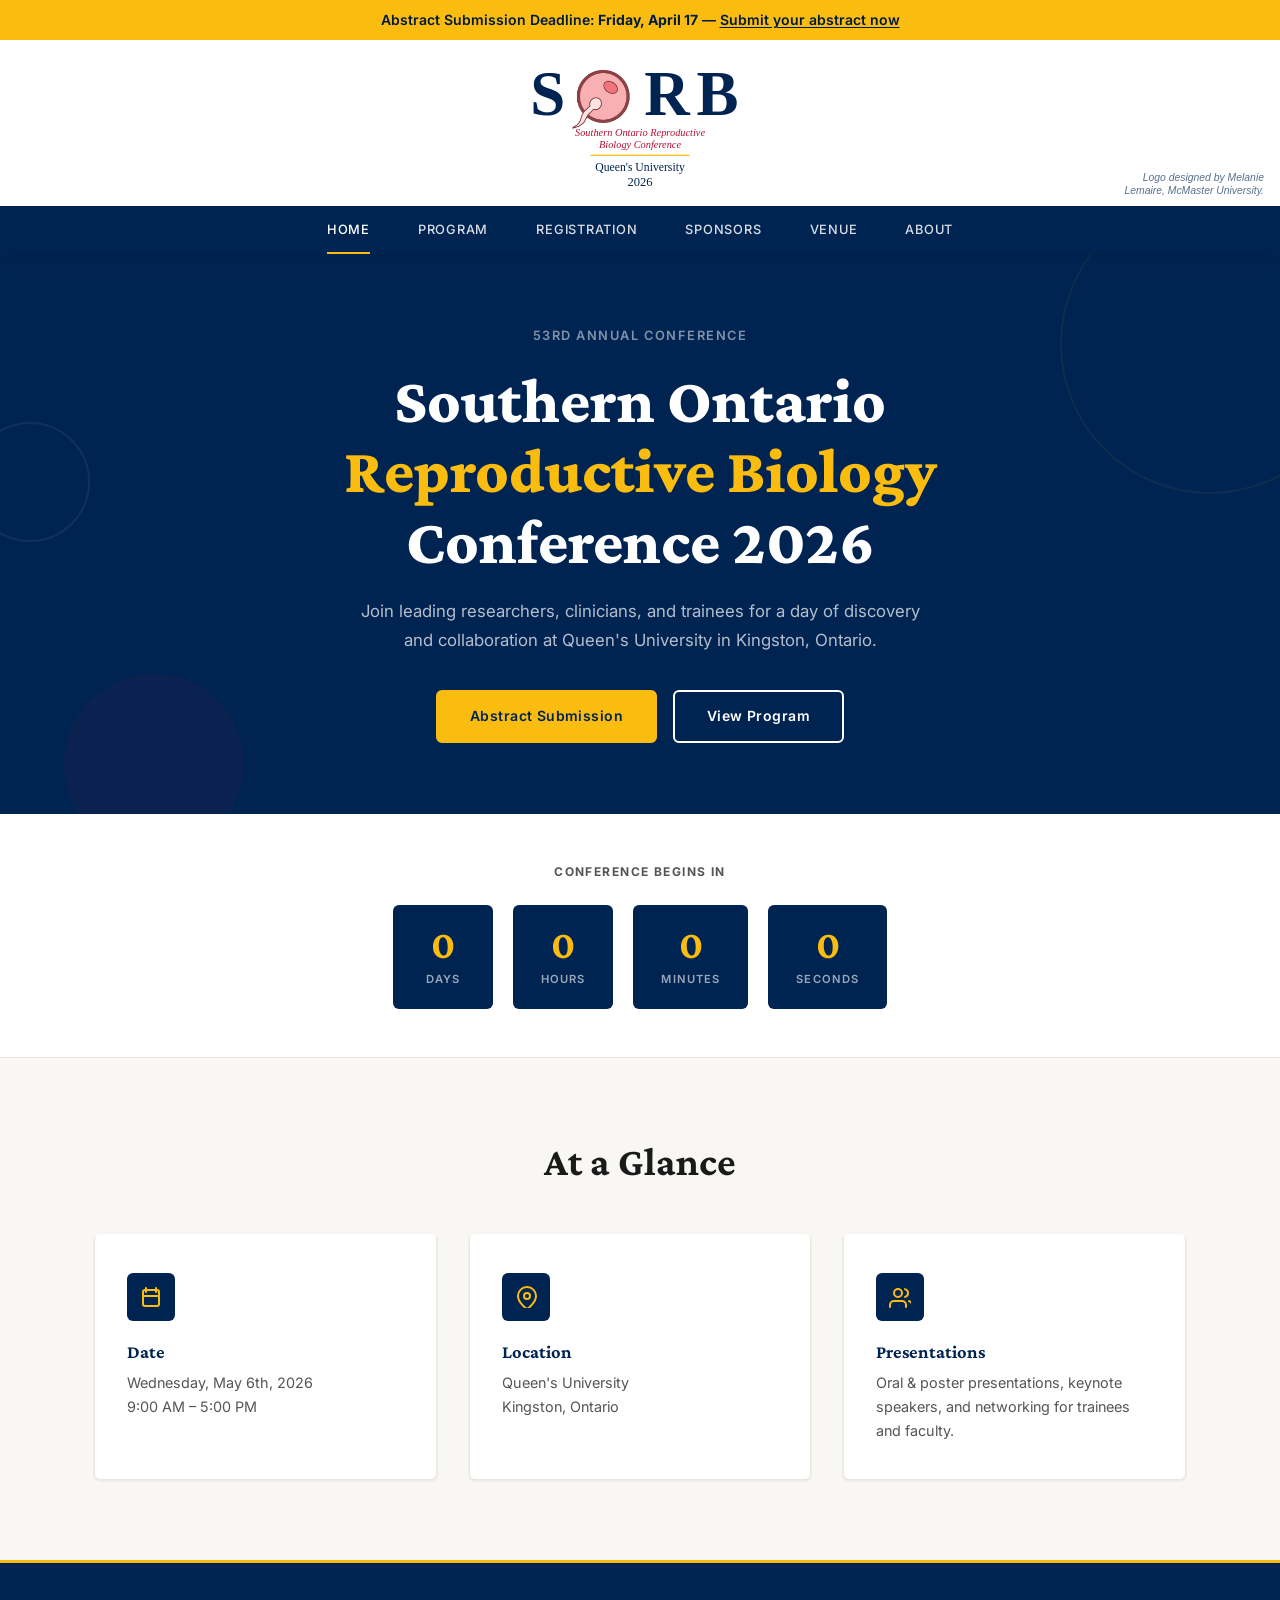
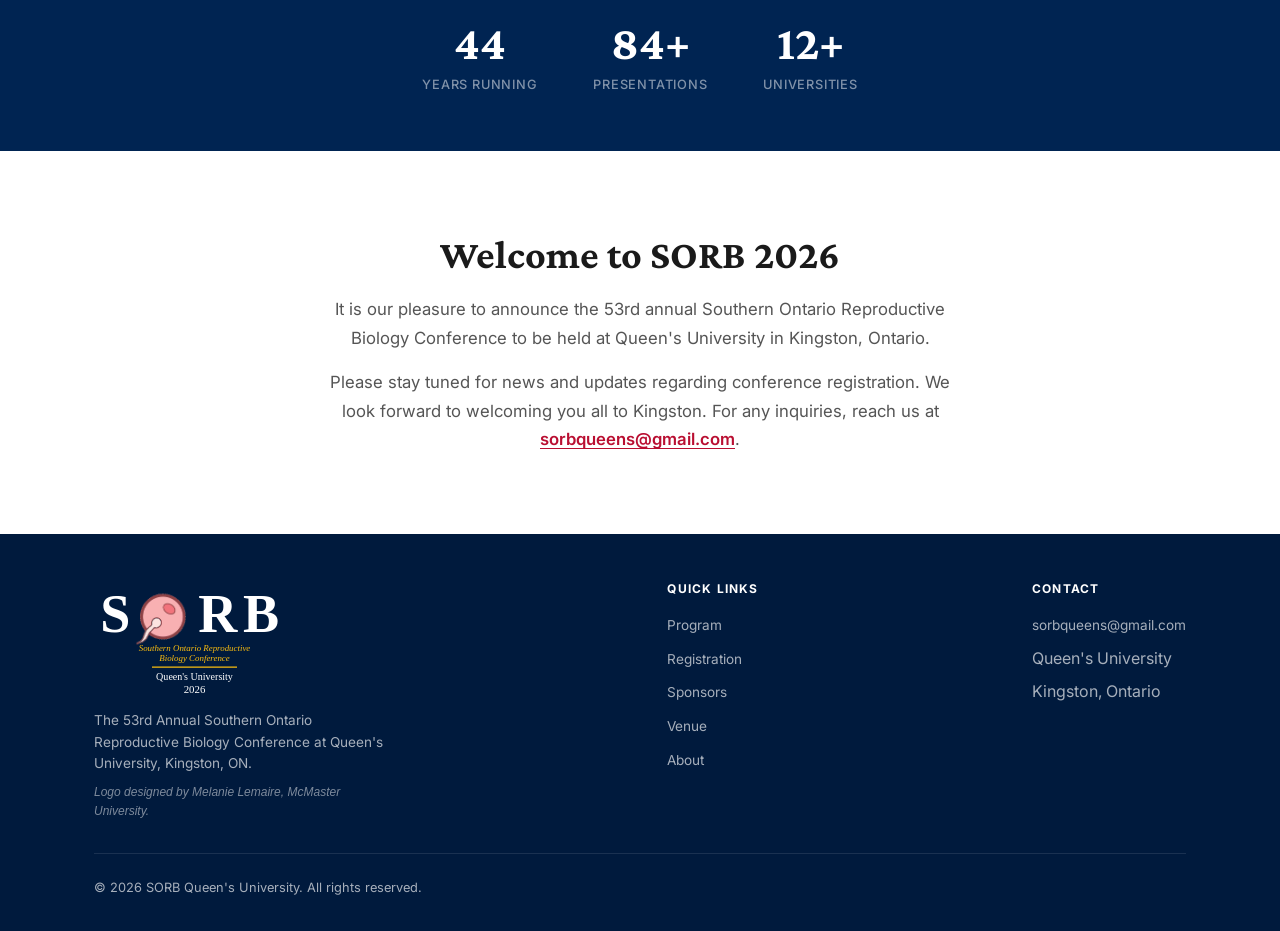
==== commit e390f00f: "Add logo credit to header (right-aligned, small italic) Co-Authored-By: Claude Opus 4.7 (1M context)" ====
--- a/index.html
+++ b/index.html
@@ -26,6 +26,7 @@
       <a href="index.html" class="header-logo">
         <img src="logo.svg" alt="SORB — Southern Ontario Reproductive Biology Conference, Queen's University 2026" class="header-logo__img">
       </a>
+      <span class="header-credit">Logo designed by Melanie Lemaire, McMaster University.</span>
       <button class="nav-toggle" aria-label="Toggle navigation" aria-expanded="false">
         <span></span><span></span><span></span>
       </button>
--- a/styles.css
+++ b/styles.css
@@ -277,11 +277,35 @@
 }
 
 .header-top {
+  position: relative;
   display: flex;
   align-items: center;
   justify-content: center;
   padding: 16px 24px 10px;
   background: var(--white);
+}
+
+.header-credit {
+  position: absolute;
+  right: 16px;
+  bottom: 8px;
+  font-family: 'Inter', sans-serif;
+  font-size: .65rem;
+  color: var(--navy);
+  opacity: .65;
+  font-style: italic;
+  max-width: 160px;
+  text-align: right;
+  line-height: 1.3;
+}
+
+@media (max-width: 768px) {
+  .header-credit {
+    position: static;
+    max-width: none;
+    text-align: center;
+    margin-top: 6px;
+  }
 }
 
 .header-logo {
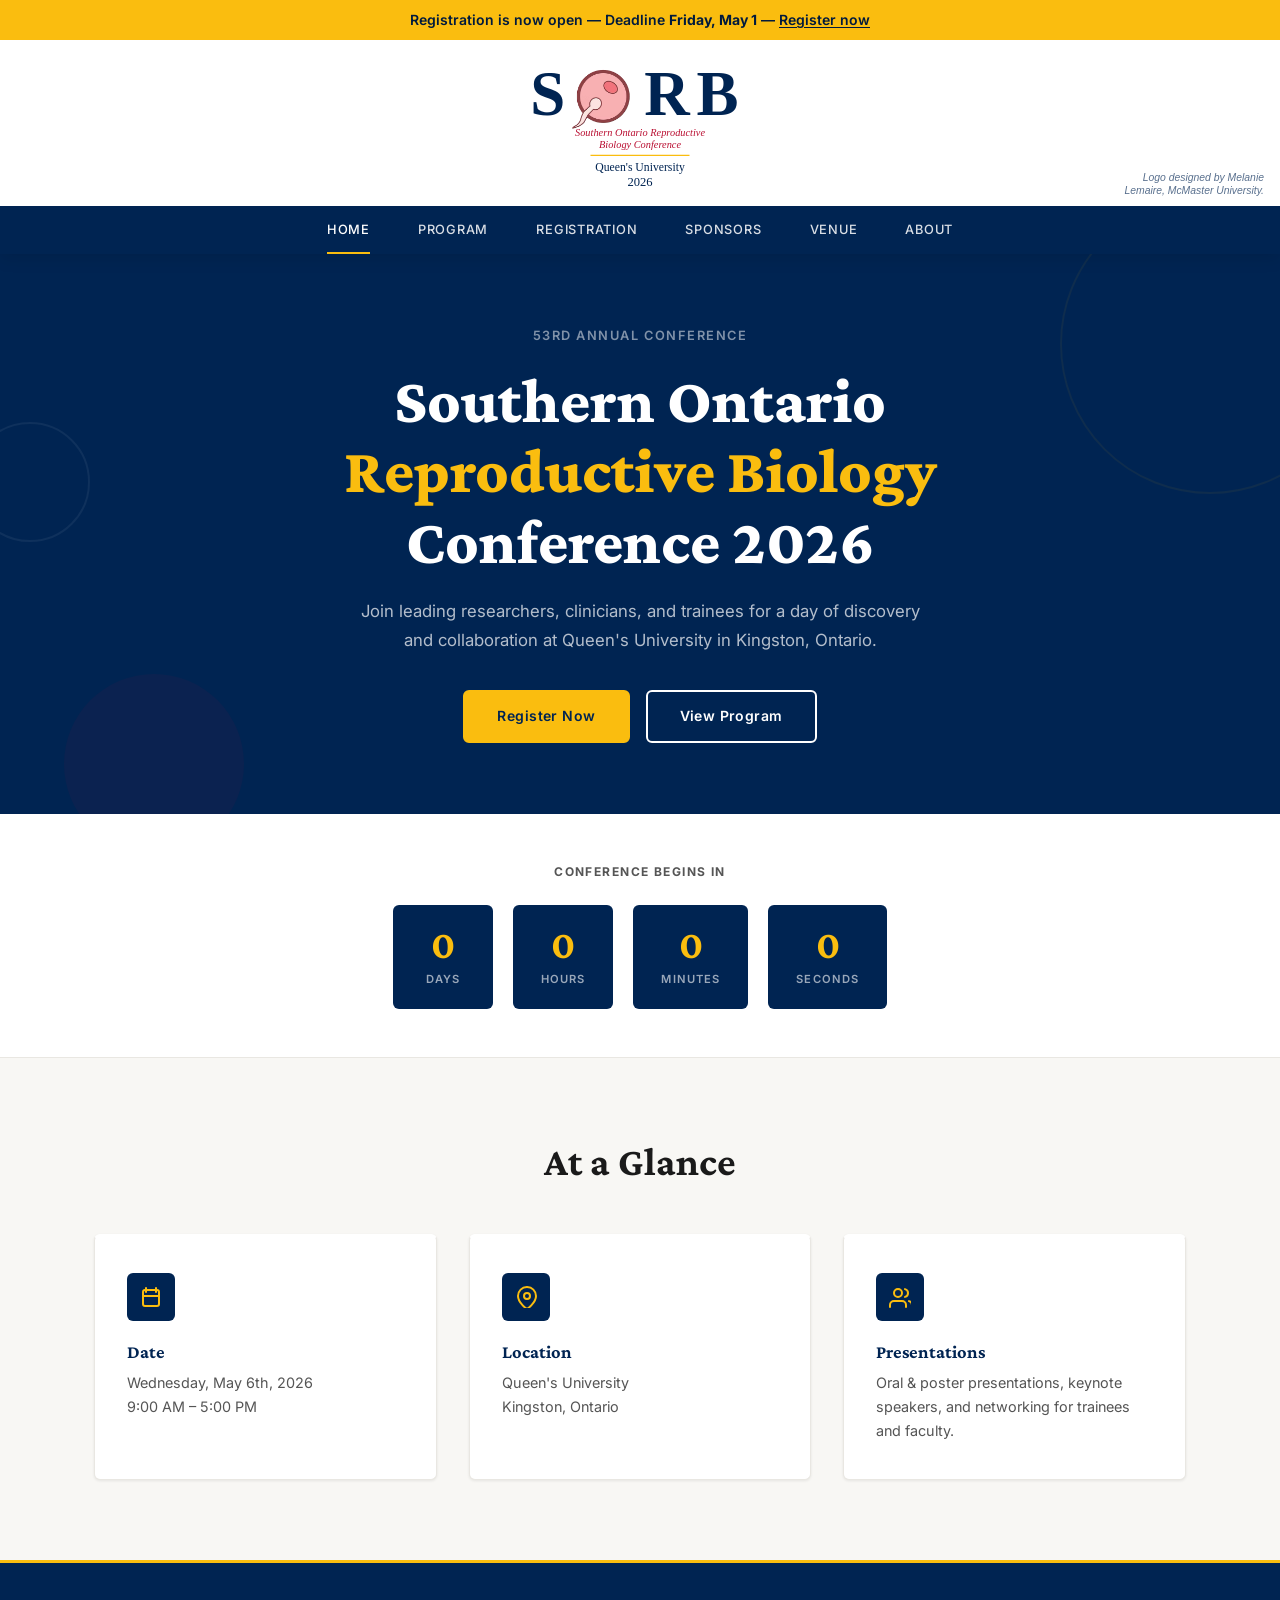
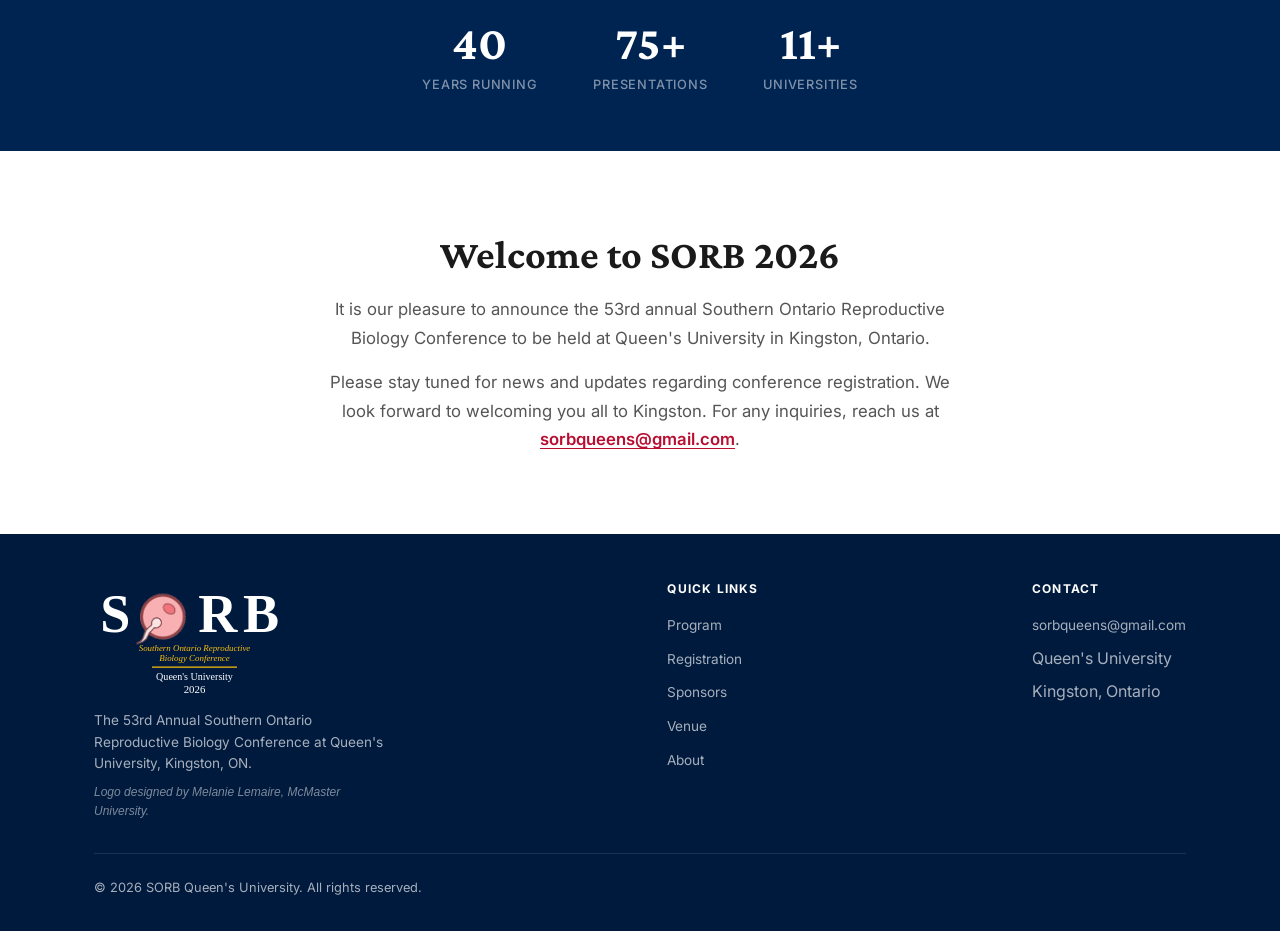
==== commit 8a702494: "Open registration: add Queen's events link, accommodations, advance timeline Co-Authored-By: Claude " ====
--- a/index.html
+++ b/index.html
@@ -16,7 +16,7 @@
 <body>
 
   <div class="deadline-banner" role="banner">
-    Abstract Submission Deadline: <strong>Friday, April 17</strong> — <a href="registration.html">Submit your abstract now</a>
+    Registration is now open — Deadline <strong>Friday, May 1</strong> — <a href="https://events.fin.queensu.ca/cgi/page.cgi/_eventmgr.html?action=viewdetail&amp;event_id=371" target="_blank" rel="noopener">Register now</a>
   </div>
 
   <a href="#main" class="skip-link">Skip to content</a>
@@ -60,7 +60,7 @@
           and collaboration at Queen's University in Kingston, Ontario.
         </p>
         <div class="hero__actions">
-          <a href="https://docs.google.com/forms/d/e/1FAIpQLSe5f1RRm1bVLTg7s1UB5OpLHLTrlbcYsYsQwLS9ZVy2uYXbQQ/viewform" target="_blank" rel="noopener" class="btn btn--primary">Abstract Submission</a>
+          <a href="https://events.fin.queensu.ca/cgi/page.cgi/_eventmgr.html?action=viewdetail&amp;event_id=371" target="_blank" rel="noopener" class="btn btn--primary">Register Now</a>
           <a href="program.html" class="btn btn--outline">View Program</a>
         </div>
       </div>
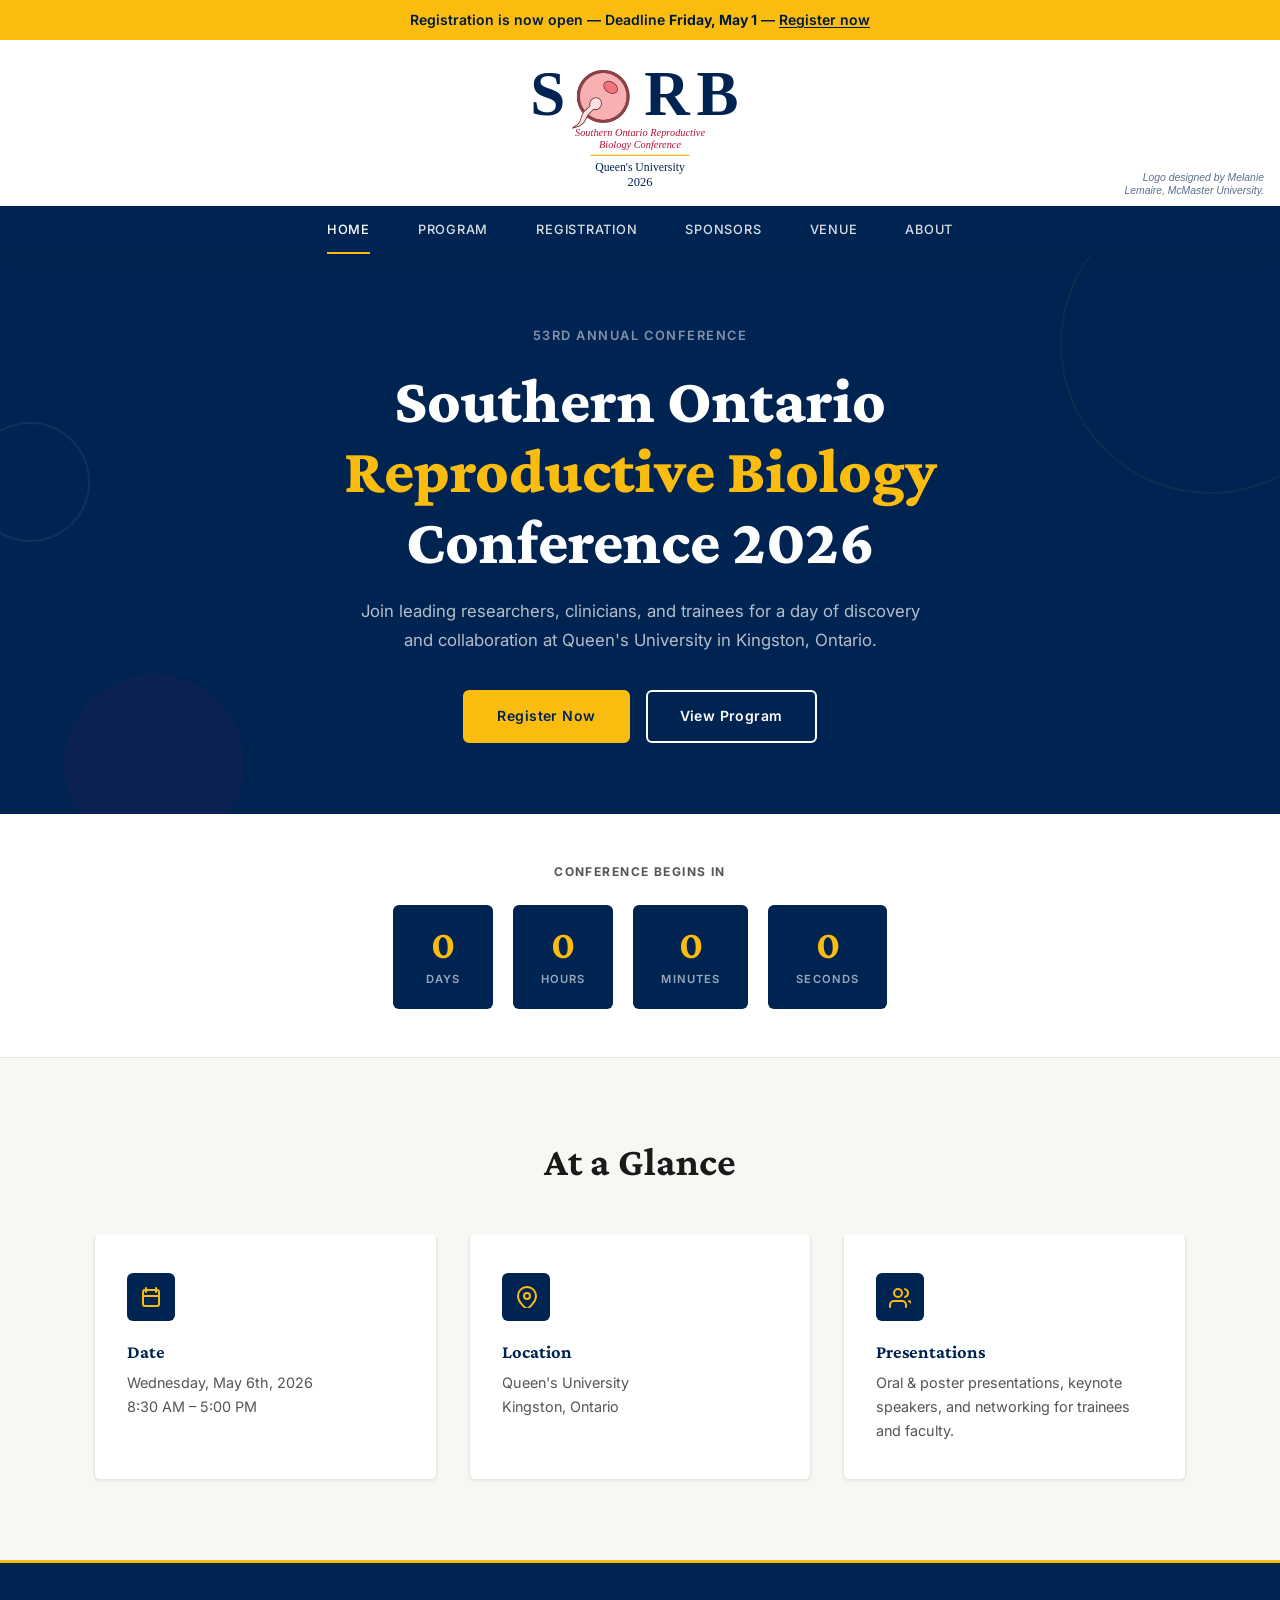
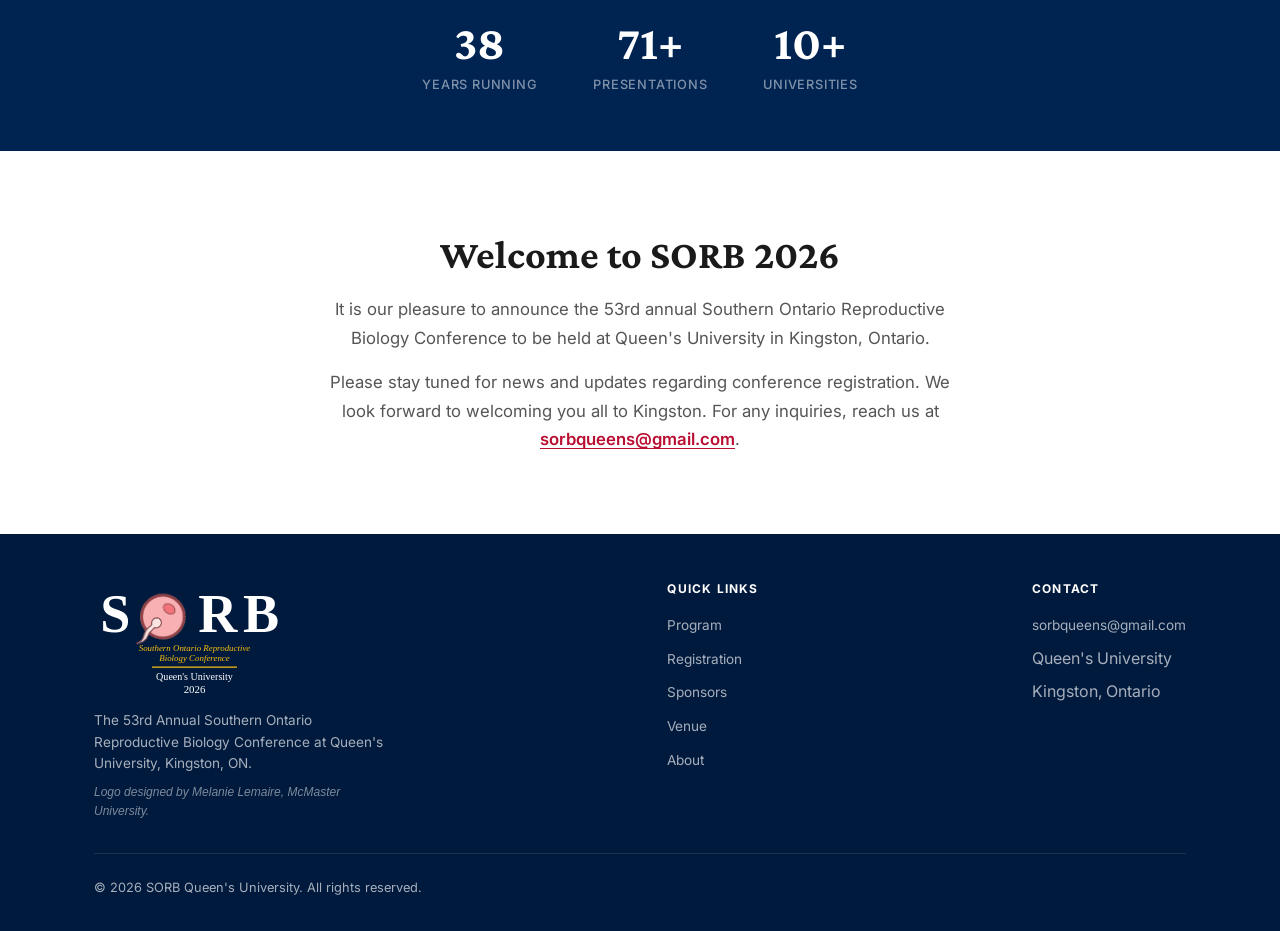
==== commit bdee484a: "Add full SORB 2026 program schedule; update countdown to 8:30 AM Co-Authored-By: Claude Opus 4.7 (1M" ====
--- a/index.html
+++ b/index.html
@@ -105,7 +105,7 @@
             <h3 class="info-card__title">Date</h3>
             <p class="info-card__text">
               Wednesday, May 6th, 2026<br>
-              9:00 AM – 5:00 PM
+              8:30 AM – 5:00 PM
             </p>
           </div>
           <div class="info-card animate animate--fade-up animate--d2">
--- a/styles.css
+++ b/styles.css
@@ -1420,3 +1420,156 @@
 .deadline-banner a:hover {
   opacity: .75;
 }
+
+/* Program Schedule */
+.schedule {
+  display: flex;
+  flex-direction: column;
+  gap: 14px;
+}
+
+.schedule__block {
+  display: grid;
+  grid-template-columns: 95px 1fr;
+  gap: 20px;
+  background: var(--white);
+  border: 1px solid var(--light-gray);
+  border-left: 4px solid var(--navy);
+  border-radius: var(--radius);
+  padding: 20px 24px;
+  box-shadow: var(--shadow-sm);
+  transition: box-shadow var(--transition), transform var(--transition);
+}
+
+.schedule__block:hover {
+  box-shadow: var(--shadow-md);
+}
+
+.schedule__block--session {
+  border-left-color: var(--gold);
+  background: var(--off-white);
+}
+
+.schedule__block--break {
+  border-left-color: var(--navy);
+  background: rgba(0, 36, 82, 0.06);
+}
+
+.schedule__block--keynote {
+  border-left-color: var(--red);
+  background: var(--off-white);
+}
+
+.schedule__time {
+  font-family: 'Inter', sans-serif;
+  font-size: .82rem;
+  font-weight: 700;
+  color: var(--navy);
+  letter-spacing: .01em;
+  padding-top: 2px;
+  white-space: nowrap;
+}
+
+.schedule__block--break .schedule__time {
+  color: var(--navy);
+}
+
+.schedule__title {
+  font-family: 'Crimson Pro', Georgia, serif;
+  font-size: 1.25rem;
+  color: var(--navy);
+  line-height: 1.3;
+}
+
+.schedule__block--break .schedule__title {
+  font-size: 1.05rem;
+  color: var(--navy);
+  font-weight: 600;
+}
+
+.schedule__chair {
+  font-family: 'Inter', sans-serif;
+  font-size: .85rem;
+  color: var(--text-muted);
+  margin-top: 4px;
+  font-style: italic;
+}
+
+.schedule__talks {
+  list-style: none;
+  margin-top: 16px;
+  display: flex;
+  flex-direction: column;
+  gap: 14px;
+}
+
+.schedule__talks > li {
+  display: grid;
+  grid-template-columns: 110px 1fr;
+  gap: 16px;
+  padding-top: 14px;
+  border-top: 1px dashed var(--light-gray);
+}
+
+.schedule__talks > li:first-child {
+  border-top: none;
+  padding-top: 0;
+}
+
+.schedule__talk-time {
+  font-family: 'Inter', sans-serif;
+  font-size: .8rem;
+  font-weight: 600;
+  color: var(--gold-dark);
+  letter-spacing: .02em;
+  padding-top: 2px;
+}
+
+.schedule__talk-title {
+  font-family: 'Inter', sans-serif;
+  font-size: .95rem;
+  font-weight: 600;
+  color: var(--text);
+  line-height: 1.45;
+}
+
+.schedule__talk-author {
+  font-family: 'Inter', sans-serif;
+  font-size: .85rem;
+  color: var(--text-muted);
+  font-style: italic;
+  margin-top: 3px;
+}
+
+.schedule__flash {
+  list-style: none;
+  margin-top: 12px;
+  display: flex;
+  flex-direction: column;
+  gap: 10px;
+  padding-left: 16px;
+  border-left: 2px solid var(--gold);
+}
+
+.schedule__flash li {
+  padding: 4px 0;
+}
+
+@media (max-width: 720px) {
+  .schedule__block {
+    grid-template-columns: 1fr;
+    gap: 8px;
+    padding: 16px 18px;
+  }
+  .schedule__time {
+    font-size: .8rem;
+    color: var(--gold-dark);
+  }
+  .schedule__talks > li {
+    grid-template-columns: 1fr;
+    gap: 4px;
+  }
+  .schedule__talk-time {
+    font-size: .75rem;
+  }
+}
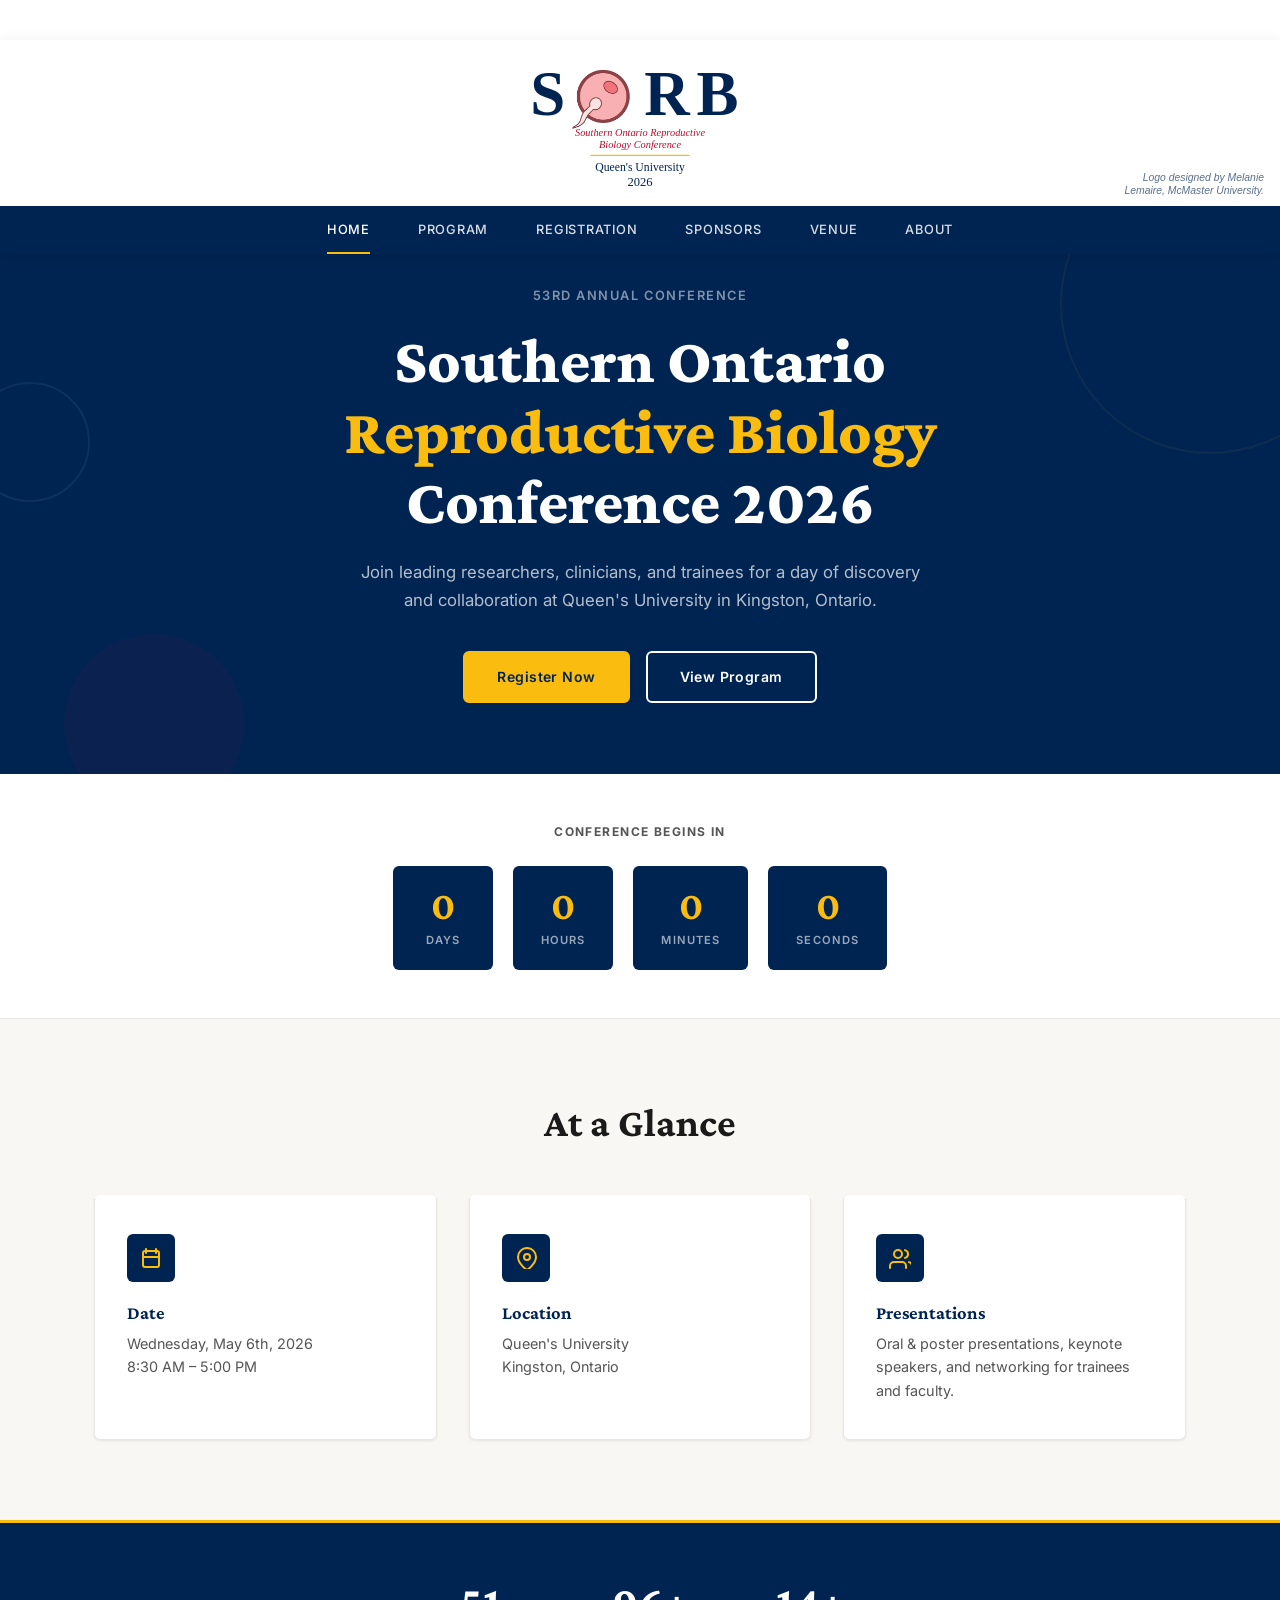
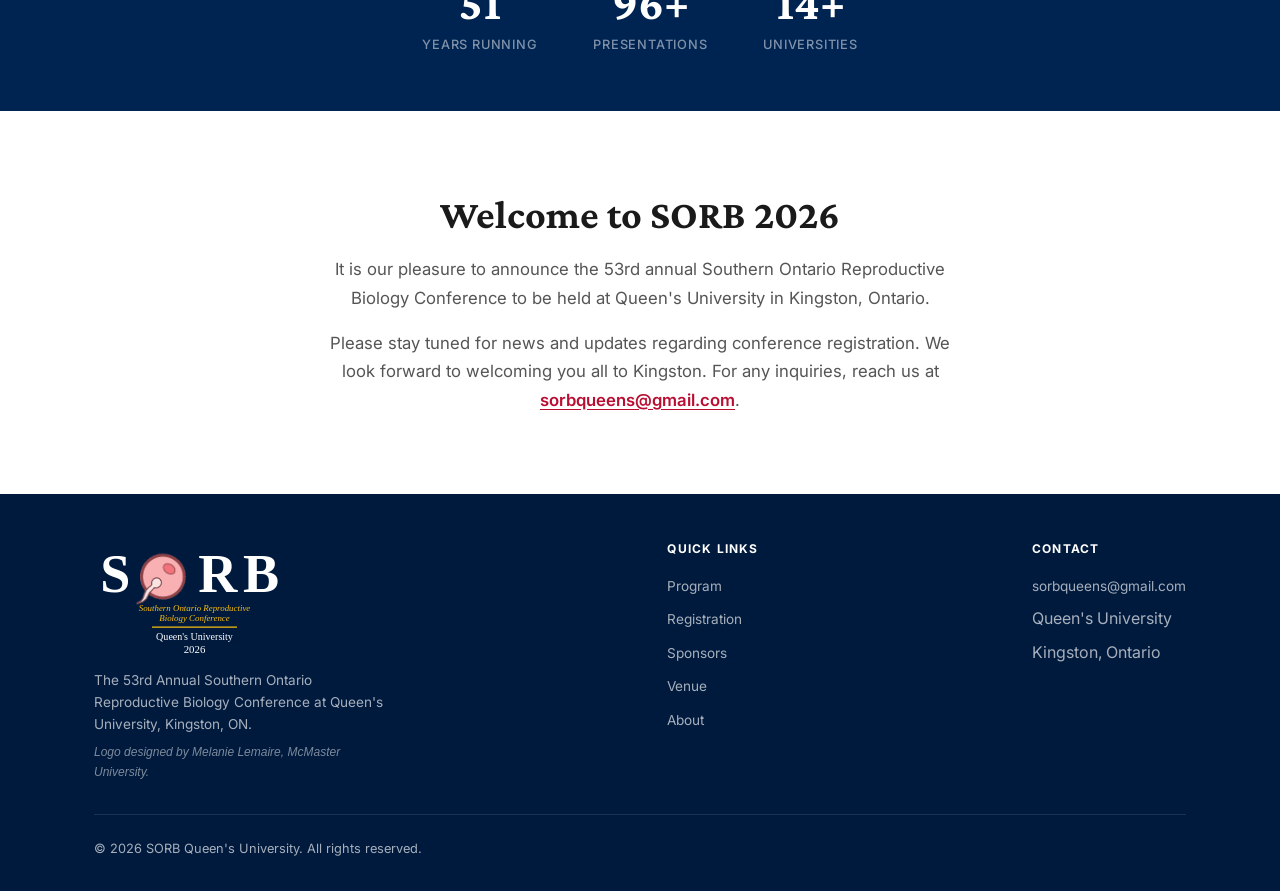
==== commit 8e01a644: "Remove registration deadline banner site-wide Co-Authored-By: Claude Opus 4.7 (1M context) <noreply@" ====
--- a/index.html
+++ b/index.html
@@ -14,10 +14,6 @@
   <link rel="stylesheet" href="styles.css">
 </head>
 <body>
-
-  <div class="deadline-banner" role="banner">
-    Registration is now open — Deadline <strong>Friday, May 1</strong> — <a href="https://events.fin.queensu.ca/cgi/page.cgi/_eventmgr.html?action=viewdetail&amp;event_id=371" target="_blank" rel="noopener">Register now</a>
-  </div>
 
   <a href="#main" class="skip-link">Skip to content</a>
 
